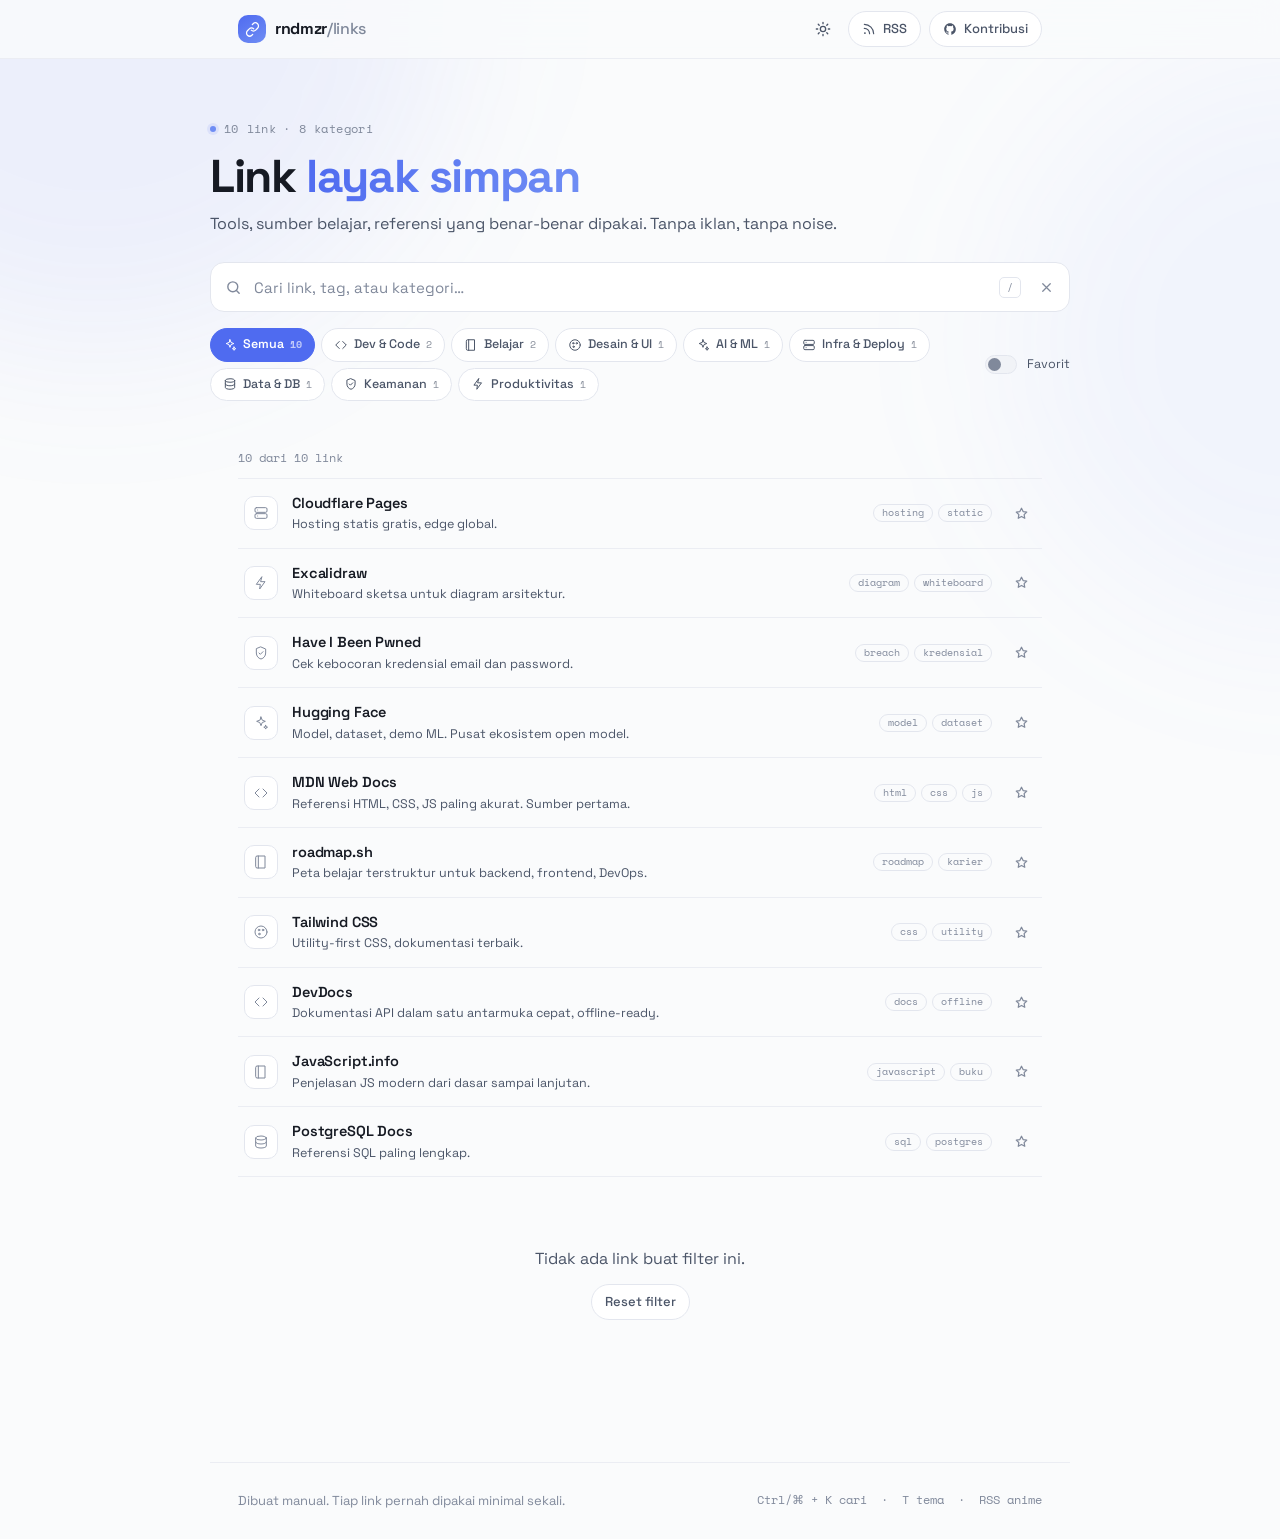
==== public/index.html @ 3ddbdf99 "Tambah halaman RSS: scrape rilisan anime samehadaku di /rss via worker" ====
<!DOCTYPE html>
<html lang="id" data-theme="dark">
<head>
<meta charset="utf-8">
<meta name="viewport" content="width=device-width, initial-scale=1">
<title>rndmzr — index link bermanfaat</title>
<meta name="description" content="Kumpulan link berguna untuk developer: tools, belajar, desain, AI, infra, data, keamanan, produktivitas.">
<meta name="color-scheme" content="dark light">
<meta name="theme-color" content="#101216">
<link rel="icon" href="data:image/svg+xml,<svg xmlns='http://www.w3.org/2000/svg' viewBox='0 0 100 100'><text y='.9em' font-size='90'>🔗</text></svg>">
<link rel="preconnect" href="https://fonts.googleapis.com">
<link rel="preconnect" href="https://fonts.gstatic.com" crossorigin>
<link href="https://fonts.googleapis.com/css2?family=Space+Grotesk:wght@400;500;600;700&family=Space+Mono:wght@400;700&display=swap" rel="stylesheet">
<link rel="stylesheet" href="assets/style.css">
</head>
<body>
<a class="skip" href="#grid">Lewati ke daftar link</a>

<div class="bg" aria-hidden="true"><span class="glow g1"></span><span class="glow g2"></span><span class="grid-lines"></span></div>

<header class="topbar">
  <div class="wrap topbar-inner">
    <a class="brand" href="./">
      <span class="brand-mark" aria-hidden="true"><svg viewBox="0 0 24 24" fill="none" stroke="currentColor" stroke-width="2" stroke-linecap="round"><path d="M10 13a5 5 0 0 0 7.1 0l3-3a5 5 0 0 0-7.1-7.1L11.7 4.2"/><path d="M14 11a5 5 0 0 0-7.1 0l-3 3a5 5 0 0 0 7.1 7.1l1.3-1.3"/></svg></span>
      <span class="brand-text">rndmzr<em>/links</em></span>
    </a>
    <div class="topbar-actions">
      <button id="themeBtn" class="icon-btn" type="button" aria-label="Ganti tema" title="Ganti tema (T)">
        <svg class="ico-sun" viewBox="0 0 24 24" fill="none" stroke="currentColor" stroke-width="2" stroke-linecap="round"><circle cx="12" cy="12" r="4"/><path d="M12 2v2M12 20v2M4.9 4.9l1.4 1.4M17.7 17.7l1.4 1.4M2 12h2M20 12h2M4.9 19.1l1.4-1.4M17.7 6.3l1.4-1.4"/></svg>
        <svg class="ico-moon" viewBox="0 0 24 24" fill="none" stroke="currentColor" stroke-width="2" stroke-linecap="round"><path d="M21 12.8A9 9 0 1 1 11.2 3a7 7 0 0 0 9.8 9.8z"/></svg>
      </button>
      <a class="btn-outline" href="/rss" title="RSS rilisan anime">
        <svg viewBox="0 0 24 24" fill="none" stroke="currentColor" stroke-width="2" stroke-linecap="round"><path d="M4 11a9 9 0 0 1 9 9"/><path d="M4 4a16 16 0 0 1 16 16"/><circle cx="5" cy="19" r="1.6" fill="currentColor" stroke="none"/></svg>
        <span>RSS</span>
      </a>
      <a class="btn-outline" href="https://github.com/" target="_blank" rel="noopener noreferrer">
        <svg viewBox="0 0 24 24" fill="currentColor" aria-hidden="true"><path d="M12 2C6.5 2 2 6.6 2 12.2c0 4.5 2.9 8.3 6.8 9.7.5.1.7-.2.7-.5v-1.8c-2.8.6-3.4-1.4-3.4-1.4-.5-1.2-1.1-1.5-1.1-1.5-.9-.6.1-.6.1-.6 1 .1 1.5 1 1.5 1 .9 1.6 2.4 1.1 3 .9.1-.7.4-1.1.6-1.4-2.2-.3-4.6-1.1-4.6-5 0-1.1.4-2 1-2.7-.1-.3-.4-1.3.1-2.7 0 0 .8-.3 2.7 1a9.3 9.3 0 0 1 5 0c1.9-1.3 2.7-1 2.7-1 .5 1.4.2 2.4.1 2.7.6.7 1 1.6 1 2.7 0 3.9-2.3 4.7-4.6 5 .4.3.7 1 .7 2v2.9c0 .3.2.6.7.5A10.3 10.3 0 0 0 22 12.2C22 6.6 17.5 2 12 2z"/></svg>
        <span>Kontribusi</span>
      </a>
    </div>
  </div>
</header>

<main>
  <section class="hero wrap">
    <div class="hero-row">
      <div>
        <p class="eyebrow"><span class="dot"></span><span id="totalCount">0</span> link · <span id="catCount">0</span> kategori</p>
        <h1>Link <span class="grad">layak simpan</span></h1>
        <p class="lede">Tools, sumber belajar, referensi yang benar-benar dipakai. Tanpa iklan, tanpa noise.</p>
        <div class="search">
          <svg class="search-ico" viewBox="0 0 24 24" fill="none" stroke="currentColor" stroke-width="2" stroke-linecap="round" aria-hidden="true"><circle cx="11" cy="11" r="7"/><path d="m20 20-3.5-3.5"/></svg>
          <input id="q" type="search" placeholder="Cari link, tag, atau kategori…" autocomplete="off" spellcheck="false" aria-label="Cari link" aria-controls="grid">
          <kbd class="hint-key">/</kbd>
          <button id="clearBtn" class="clear-btn" type="button" aria-label="Bersihkan pencarian" hidden>
            <svg viewBox="0 0 24 24" fill="none" stroke="currentColor" stroke-width="2" stroke-linecap="round"><path d="M18 6 6 18M6 6l12 12"/></svg>
          </button>
        </div>
        <div class="filters" role="group" aria-label="Filter kategori">
          <div id="chips" class="chips"></div>
          <label class="toggle"><input id="favOnly" type="checkbox"><span>Favorit</span></label>
        </div>
      </div>
    </div>
  </section>

  <section class="wrap">
    <div class="result-bar">
      <p id="status" class="status" role="status" aria-live="polite"></p>
    </div>

    <ul id="grid" class="grid"></ul>

    <div id="empty" class="empty" hidden>
      <p></p>
      <button id="resetBtn" class="btn-outline" type="button">Reset filter</button>
    </div>
  </section>
</main>

<footer class="wrap footer" style="margin-top:72px;padding-block:28px;border-top:1px solid var(--line-soft);font-size:13px;color:var(--fg-dim)">
  <p>Dibuat manual. Tiap link pernah dipakai minimal sekali.</p>
  <div class="mono" style="display:flex;gap:14px">
    <span>Ctrl/⌘ + K cari</span><span>·</span><span>T tema</span><span>·</span><a href="/rss" style="color:inherit">RSS anime</a>
  </div>
</footer>

<div id="toast" class="toast" role="status" aria-live="polite"></div>

<script type="module" src="assets/app.js"></script>
</body>
</html>
---- public/assets/style.css ----
/* ============================================================
   rndmzr — minimalis, single-column dense list
   ============================================================ */
:root {
  --font-sans: "Space Grotesk", ui-sans-serif, system-ui, -apple-system, sans-serif;
  --font-mono: "Space Mono", ui-monospace, SFMono-Regular, Menlo, monospace;
  --r-sm: 10px; --r-md: 14px; --r-full: 999px;
  --ease: cubic-bezier(.25, 1, .5, 1);
  --dur: 160ms;
  --wrap: 860px;
}

[data-theme="dark"] {
  color-scheme: dark;
  --bg: #101216;
  --surface: #171a20;
  --surface-2: #1e222a;
  --line: #262b34;
  --line-soft: #1d2128;
  --fg: #eef1f6;
  --fg-soft: #a3adc0;
  --fg-dim: #6d7689;
  --accent: #7d9aff;
  --accent-2: #93a8ff;
  --accent-fg: #0c101c;
  --accent-soft: rgb(125 154 255 / .15);
  --warn: #f0b04a;
  --shadow: 0 1px 2px rgb(0 0 0 / .4);
  --glow-a: rgb(125 154 255 / .14);
  --glow-b: rgb(147 168 255 / .1);
}

[data-theme="light"] {
  color-scheme: light;
  --bg: #fafbfc;
  --surface: #ffffff;
  --surface-2: #f1f3f7;
  --line: #e3e6ee;
  --line-soft: #ebedf3;
  --fg: #161a23;
  --fg-soft: #4b5568;
  --fg-dim: #80899b;
  --accent: #4f6bf0;
  --accent-2: #6f8df4;
  --accent-fg: #ffffff;
  --accent-soft: rgb(79 107 240 / .1);
  --warn: #b9751f;
  --shadow: 0 1px 2px rgb(22 26 35 / .04);
  --glow-a: rgb(79 107 240 / .08);
  --glow-b: rgb(111 141 244 / .06);
}

*, *::before, *::after { box-sizing: border-box; }
html { scroll-behavior: smooth; }
body {
  margin: 0; background: var(--bg); color: var(--fg);
  font: 400 16px/1.55 var(--font-sans);
  -webkit-font-smoothing: antialiased;
  overflow-x: hidden;
}
h1, p { margin: 0; }
a { color: inherit; text-decoration: none; }
button, input { font: inherit; color: inherit; }
:focus-visible { outline: 2px solid var(--accent); outline-offset: 2px; border-radius: 5px; }
.sr-only, .skip:not(:focus) {
  position: absolute; width: 1px; height: 1px; overflow: hidden; clip-path: inset(50%); white-space: nowrap;
}
.skip:focus {
  position: fixed; z-index: 100; top: 12px; left: 12px; padding: 10px 16px;
  background: var(--accent); color: var(--accent-fg); border-radius: var(--r-sm); font-weight: 600;
}
.wrap { width: 100%; max-width: var(--wrap); margin-inline: auto; padding-inline: clamp(16px, 4vw, 28px); }
.mono { font-family: var(--font-mono); font-size: 12px; }

/* ---- background : subtle blur ---- */
.bg { position: fixed; inset: 0; z-index: -1; overflow: hidden; pointer-events: none; }
.glow { position: absolute; border-radius: 50%; filter: blur(80px); }
.g1 { width: 55vw; height: 55vw; top: -28vw; left: -20vw; background: var(--glow-a); }
.g2 { width: 45vw; height: 45vw; top: 4vw; right: -24vw; background: var(--glow-b); }
.grid-lines { display: none; }

/* ---- topbar ---- */
.topbar {
  position: sticky; top: 0; z-index: 20;
  backdrop-filter: blur(12px);
  background: color-mix(in oklab, var(--bg) 84%, transparent);
  border-bottom: 1px solid var(--line-soft);
}
.topbar-inner { display: flex; align-items: center; justify-content: space-between; gap: 12px; height: 58px; }
.brand { display: flex; align-items: center; gap: 9px; font-weight: 700; letter-spacing: -.02em; }
.brand-mark {
  display: grid; place-items: center; width: 28px; height: 28px; border-radius: var(--r-sm);
  background: linear-gradient(145deg, var(--accent), var(--accent-2)); color: var(--accent-fg);
}
.brand-mark svg { width: 15px; height: 15px; }
.brand-text em { font-style: normal; color: var(--fg-dim); font-weight: 500; }
.topbar-actions { display: flex; align-items: center; gap: 8px; }
.icon-btn {
  display: grid; place-items: center; width: 34px; height: 34px; cursor: pointer;
  background: none; border: 1px solid transparent; border-radius: var(--r-sm);
  color: var(--fg-soft); transition: color var(--dur), background var(--dur);
}
.icon-btn svg { width: 16px; height: 16px; }
.icon-btn:hover { color: var(--fg); background: var(--surface-2); }
[data-theme="dark"] .ico-sun, [data-theme="light"] .ico-moon { display: none; }
.btn-outline {
  display: inline-flex; align-items: center; gap: 7px; padding: 7px 13px; cursor: pointer;
  background: var(--surface); border: 1px solid var(--line); border-radius: var(--r-full);
  font-size: 13px; font-weight: 500; color: var(--fg-soft);
  transition: color var(--dur), border-color var(--dur), background var(--dur);
}
.btn-outline svg { width: 14px; height: 14px; }
.btn-outline:hover { color: var(--fg); border-color: var(--accent); background: var(--surface-2); }
@media (max-width: 560px) { .btn-outline span { display: none; } }

/* ---- hero : kecil, satu blok ---- */
.hero { padding: clamp(32px, 5vw, 56px) 0 22px; }
.eyebrow {
  display: inline-flex; align-items: center; gap: 8px; margin-bottom: 14px;
  font-family: var(--font-mono); font-size: 11.5px; letter-spacing: .03em; color: var(--fg-dim);
}
.dot { width: 6px; height: 6px; border-radius: 50%; background: var(--accent-2); box-shadow: 0 0 0 3px var(--accent-soft); }
h1 { font-size: clamp(30px, 5.4vw, 46px); line-height: 1.08; letter-spacing: -.03em; font-weight: 700; }
.grad { background: linear-gradient(100deg, var(--accent), var(--accent-2)); -webkit-background-clip: text; background-clip: text; color: transparent; }
.lede { margin-top: 10px; color: var(--fg-soft); }

/* ---- search ---- */
.search {
  position: relative; display: flex; align-items: center; gap: 10px;
  margin-top: 26px; padding: 3px 8px 3px 14px;
  background: var(--surface); border: 1px solid var(--line); border-radius: var(--r-md);
  transition: border-color var(--dur), box-shadow var(--dur);
}
.search:focus-within { border-color: var(--accent); box-shadow: 0 0 0 3px var(--accent-soft); }
.search-ico { flex: none; width: 17px; height: 17px; color: var(--fg-dim); }
.search input {
  flex: 1; min-width: 0; height: 42px; border: 0; background: none; outline: none; font-size: 15px;
}
.search input::placeholder { color: var(--fg-dim); }
.search input::-webkit-search-cancel-button { display: none; }
.hint-key {
  flex: none; padding: 2px 7px; border: 1px solid var(--line); border-radius: 5px;
  font-family: var(--font-mono); font-size: 10px; color: var(--fg-dim);
}
.search:focus-within .hint-key { opacity: 0; }
.clear-btn {
  display: grid; place-items: center; width: 30px; height: 30px; flex: none; cursor: pointer;
  background: none; border: 0; border-radius: var(--r-sm); color: var(--fg-dim);
}
.clear-btn svg { width: 15px; height: 15px; }
.clear-btn:hover { color: var(--fg); background: var(--surface-2); }

/* ---- filters ---- */
.filters { display: flex; align-items: center; gap: 12px; flex-wrap: wrap; margin-top: 16px; }
.chips { display: flex; gap: 6px; flex-wrap: wrap; flex: 1; min-width: 0; }
.chip {
  display: inline-flex; align-items: center; gap: 6px; padding: 6px 12px; cursor: pointer;
  background: var(--surface); border: 1px solid var(--line); border-radius: var(--r-full);
  font-size: 12.5px; font-weight: 500; color: var(--fg-soft); white-space: nowrap; flex: none;
  transition: color var(--dur), border-color var(--dur), background var(--dur);
}
.chip svg { width: 14px; height: 14px; }
.chip:hover { color: var(--fg); border-color: var(--fg-dim); }
.chip[aria-pressed="true"] { background: var(--accent); border-color: var(--accent); color: var(--accent-fg); font-weight: 600; }
.chip .n { font-family: var(--font-mono); font-size: 10px; opacity: .65; }
.toggle { display: inline-flex; align-items: center; gap: 7px; font-size: 12.5px; color: var(--fg-soft); cursor: pointer; user-select: none; }
.toggle input { appearance: none; width: 32px; height: 19px; border-radius: var(--r-full); background: var(--surface-2); border: 1px solid var(--line); position: relative; cursor: pointer; transition: background var(--dur), border-color var(--dur); }
.toggle input::after { content: ""; position: absolute; top: 2px; left: 2px; width: 13px; height: 13px; border-radius: 50%; background: var(--fg-dim); transition: transform var(--dur) var(--ease), background var(--dur); }
.toggle input:checked { background: var(--accent-soft); border-color: var(--accent); }
.toggle input:checked::after { transform: translateX(13px); background: var(--accent); }

/* ---- filters : mobile ---- */
@media (max-width: 640px) {
  .filters { align-items: stretch; gap: 8px; }
  .chips {
    display: flex; flex-wrap: nowrap; overflow-x: auto; -webkit-overflow-scrolling: touch;
    scroll-snap-type: x proximity; padding-bottom: 4px; scrollbar-width: none; width: 100%;
  }
  .chips::-webkit-scrollbar { display: none; }
  .chip { scroll-snap-align: start; }
  .toggle { width: 100%; justify-content: center; padding: 8px 0; }
  .toggle input { flex: none; }
}

/* ---- result bar ---- */
.result-bar { display: flex; align-items: center; justify-content: space-between; gap: 12px; padding: 26px 0 10px; }
.status { font-family: var(--font-mono); font-size: 12px; color: var(--fg-dim); }

/* ---- rows : dense list ---- */
.grid { list-style: none; padding: 0; margin: 0; border-top: 1px solid var(--line-soft); }
.row {
  position: relative; display: flex; align-items: center; gap: 14px;
  padding: 13px 6px; border-bottom: 1px solid var(--line-soft);
  transition: background var(--dur);
  animation: rise 300ms var(--ease) both;
}
@keyframes rise { from { opacity: 0; transform: translateY(5px); } }
.row:hover { background: var(--surface-2); }
.row:focus-within { background: var(--surface-2); }
.row-link { position: absolute; inset: 0; }
.favicon {
  flex: none; width: 34px; height: 34px; border-radius: var(--r-sm); display: grid; place-items: center;
  background: var(--surface); border: 1px solid var(--line); color: var(--fg-dim);
}
.favicon svg { width: 16px; height: 16px; }
.row-main { display: flex; flex-direction: column; gap: 1px; flex: 1; min-width: 0; }
.row-title { display: block; font-size: 14.5px; font-weight: 600; letter-spacing: -.01em; white-space: nowrap; overflow: hidden; text-overflow: ellipsis; }
.row-desc { display: block; font-size: 12.5px; color: var(--fg-soft); white-space: nowrap; overflow: hidden; text-overflow: ellipsis; }
.row-tags { display: flex; gap: 5px; flex: none; }
.tag { display: inline-flex; font-family: var(--font-mono); font-size: 10px; line-height: 1; color: var(--fg-dim); border: 1px solid var(--line); border-radius: var(--r-full); padding: 3px 8px; }
.star {
  position: relative; z-index: 1; flex: none; width: 30px; height: 30px; display: grid; place-items: center; cursor: pointer;
  background: none; border: 0; border-radius: var(--r-sm); color: var(--fg-dim);
  transition: color var(--dur), background var(--dur), transform var(--dur) var(--ease);
}
.star svg { width: 15px; height: 15px; }
.star:hover { color: var(--warn); background: var(--surface); transform: scale(1.06); }
.star[aria-pressed="true"] { color: var(--warn); }
.row-desc { display: none; }
@media (min-width: 641px) { .row-desc { display: block; } }
@media (max-width: 640px) { .row-tags { display: none; } }

/* ---- empty / footer / toast ---- */
.empty { display: grid; justify-items: center; gap: 12px; padding: 70px 20px; text-align: center; color: var(--fg-soft); }
.empty strong { color: var(--fg); }
.footer { display: flex; justify-content: space-between; gap: 12px; flex-wrap: wrap; }
.toast {
  position: fixed; left: 50%; bottom: 22px; z-index: 40; translate: -50% 18px;
  padding: 10px 16px; border-radius: var(--r-full); background: var(--fg); color: var(--bg);
  font-size: 13px; font-weight: 600; opacity: 0; pointer-events: none;
  transition: opacity var(--dur), translate var(--dur) var(--ease);
}
.toast.on { opacity: 1; translate: -50% 0; }

@media (prefers-reduced-motion: reduce) {
  *, *::before, *::after { animation-duration: .01ms !important; transition-duration: .01ms !important; scroll-behavior: auto !important; }
}
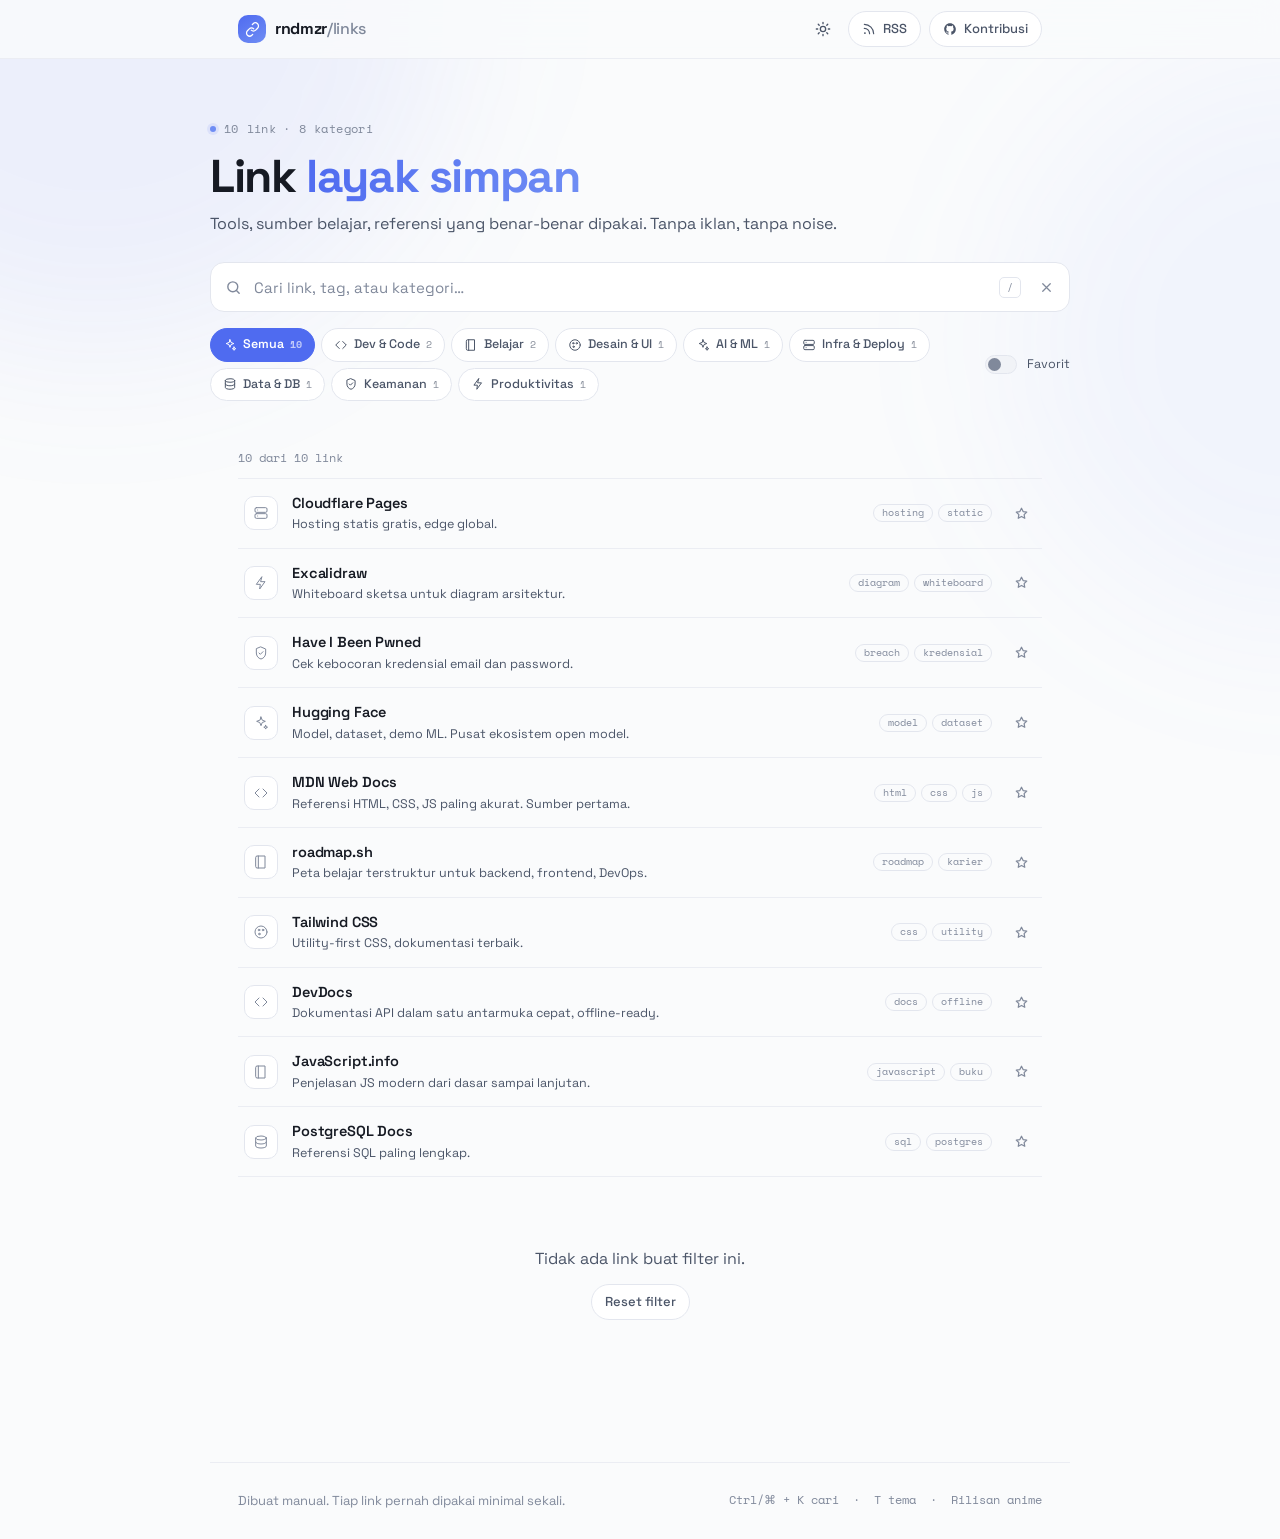
==== commit 3d5e94b0: "Halaman /anime: UI daftar rilisan anime sub Indo, tema gelap/terang, fetch /api/rss" ====
--- a/public/index.html
+++ b/public/index.html
@@ -29,7 +29,7 @@
         <svg class="ico-sun" viewBox="0 0 24 24" fill="none" stroke="currentColor" stroke-width="2" stroke-linecap="round"><circle cx="12" cy="12" r="4"/><path d="M12 2v2M12 20v2M4.9 4.9l1.4 1.4M17.7 17.7l1.4 1.4M2 12h2M20 12h2M4.9 19.1l1.4-1.4M17.7 6.3l1.4-1.4"/></svg>
         <svg class="ico-moon" viewBox="0 0 24 24" fill="none" stroke="currentColor" stroke-width="2" stroke-linecap="round"><path d="M21 12.8A9 9 0 1 1 11.2 3a7 7 0 0 0 9.8 9.8z"/></svg>
       </button>
-      <a class="btn-outline" href="/rss" title="RSS rilisan anime">
+      <a class="btn-outline" href="/anime" title="Rilisan anime sub Indo">
         <svg viewBox="0 0 24 24" fill="none" stroke="currentColor" stroke-width="2" stroke-linecap="round"><path d="M4 11a9 9 0 0 1 9 9"/><path d="M4 4a16 16 0 0 1 16 16"/><circle cx="5" cy="19" r="1.6" fill="currentColor" stroke="none"/></svg>
         <span>RSS</span>
       </a>
@@ -81,7 +81,7 @@
 <footer class="wrap footer" style="margin-top:72px;padding-block:28px;border-top:1px solid var(--line-soft);font-size:13px;color:var(--fg-dim)">
   <p>Dibuat manual. Tiap link pernah dipakai minimal sekali.</p>
   <div class="mono" style="display:flex;gap:14px">
-    <span>Ctrl/⌘ + K cari</span><span>·</span><span>T tema</span><span>·</span><a href="/rss" style="color:inherit">RSS anime</a>
+    <span>Ctrl/⌘ + K cari</span><span>·</span><span>T tema</span><span>·</span><a href="/anime" style="color:inherit">Rilisan anime</a>
   </div>
 </footer>
 
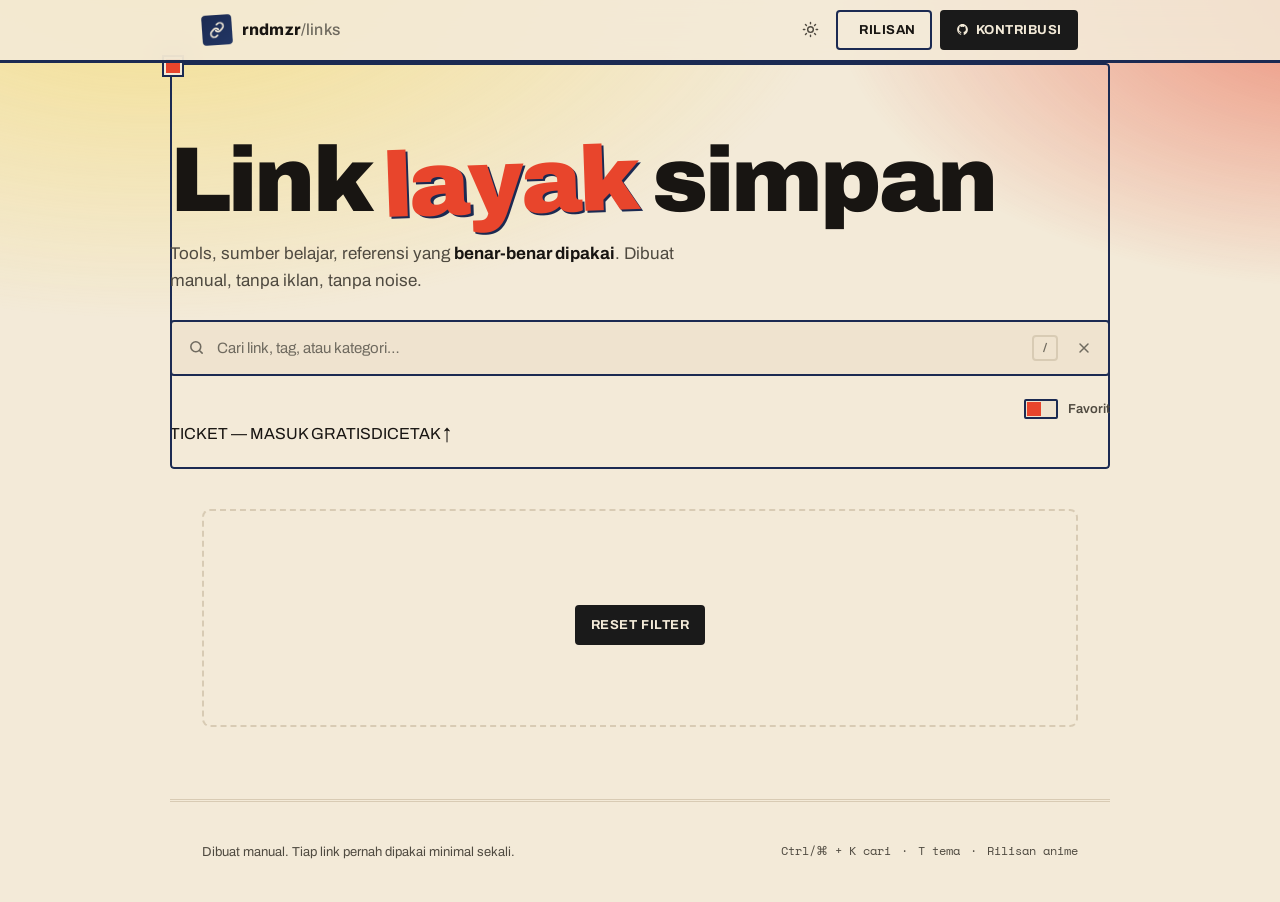
==== commit 482fcb74: "feat: redesign visual world ke Fillmore Handbill" ====
--- a/public/index.html
+++ b/public/index.html
@@ -1,39 +1,39 @@
 <!DOCTYPE html>
-<html lang="id" data-theme="dark">
+<html lang="id" data-theme="light">
 <head>
 <meta charset="utf-8">
 <meta name="viewport" content="width=device-width, initial-scale=1">
-<title>rndmzr — index link bermanfaat</title>
-<meta name="description" content="Kumpulan link berguna untuk developer: tools, belajar, desain, AI, infra, data, keamanan, produktivitas.">
-<meta name="color-scheme" content="dark light">
-<meta name="theme-color" content="#101216">
-<link rel="icon" href="data:image/svg+xml,<svg xmlns='http://www.w3.org/2000/svg' viewBox='0 0 100 100'><text y='.9em' font-size='90'>🔗</text></svg>">
+<title>rndmzr — link bermanfaat, kurasi manual</title>
+<meta name="description" content="Tools, sumber belajar, referensi yang benar-benar dipakai developer Indonesia. Tanpa iklan, tanpa noise. Dibuat manual, tiap link pernah dipakai minimal sekali.">
+<meta name="color-scheme" content="light dark">
+<meta name="theme-color" content="#f3ead8">
+<link rel="icon" href="data:image/svg+xml,<svg xmlns='http://www.w3.org/2000/svg' viewBox='0 0 100 100'><rect width='100' height='100' fill='%23e8452c'/><text x='50' y='72' font-size='58' text-anchor='middle' fill='%23f3ead8'>⌖</text></svg>">
 <link rel="preconnect" href="https://fonts.googleapis.com">
 <link rel="preconnect" href="https://fonts.gstatic.com" crossorigin>
-<link href="https://fonts.googleapis.com/css2?family=Space+Grotesk:wght@400;500;600;700&family=Space+Mono:wght@400;700&display=swap" rel="stylesheet">
+<link href="https://fonts.googleapis.com/css2?family=Archivo:wght@400;500;600;700;800;900&family=Space+Mono:wght@400;700&display=swap" rel="stylesheet">
 <link rel="stylesheet" href="assets/style.css">
 </head>
 <body>
 <a class="skip" href="#grid">Lewati ke daftar link</a>
 
-<div class="bg" aria-hidden="true"><span class="glow g1"></span><span class="glow g2"></span><span class="grid-lines"></span></div>
+<div class="paper-grain" aria-hidden="true"></div>
 
 <header class="topbar">
   <div class="wrap topbar-inner">
     <a class="brand" href="./">
-      <span class="brand-mark" aria-hidden="true"><svg viewBox="0 0 24 24" fill="none" stroke="currentColor" stroke-width="2" stroke-linecap="round"><path d="M10 13a5 5 0 0 0 7.1 0l3-3a5 5 0 0 0-7.1-7.1L11.7 4.2"/><path d="M14 11a5 5 0 0 0-7.1 0l-3 3a5 5 0 0 0 7.1 7.1l1.3-1.3"/></svg></span>
+      <span class="brand-mark" aria-hidden="true"><svg viewBox="0 0 24 24" fill="none" stroke="currentColor" stroke-width="2.4" stroke-linecap="round" stroke-linejoin="round"><path d="M10 13a5 5 0 0 0 7.1 0l3-3a5 5 0 0 0-7.1-7.1L11.7 4.2"/><path d="M14 11a5 5 0 0 0-7.1 0l-3 3a5 5 0 0 0 7.1 7.1l1.3-1.3"/></svg></span>
       <span class="brand-text">rndmzr<em>/links</em></span>
     </a>
     <div class="topbar-actions">
       <button id="themeBtn" class="icon-btn" type="button" aria-label="Ganti tema" title="Ganti tema (T)">
         <svg class="ico-sun" viewBox="0 0 24 24" fill="none" stroke="currentColor" stroke-width="2" stroke-linecap="round"><circle cx="12" cy="12" r="4"/><path d="M12 2v2M12 20v2M4.9 4.9l1.4 1.4M17.7 17.7l1.4 1.4M2 12h2M20 12h2M4.9 19.1l1.4-1.4M17.7 6.3l1.4-1.4"/></svg>
-        <svg class="ico-moon" viewBox="0 0 24 24" fill="none" stroke="currentColor" stroke-width="2" stroke-linecap="round"><path d="M21 12.8A9 9 0 1 1 11.2 3a7 7 0 0 0 9.8 9.8z"/></svg>
+        <svg class="ico-moon" viewBox="0 0 24 24" fill="none" stroke="currentColor" stroke-width="2" stroke-linecap="round" stroke-linejoin="round"><path d="M21 12.8A9 9 0 1 1 11.2 3a7 7 0 0 0 9.8 9.8z"/></svg>
       </button>
-      <a class="btn-outline" href="/anime" title="Rilisan anime sub Indo">
+      <a class="btn-paper" href="/anime" title="Rilisan anime sub Indo">
         <svg viewBox="0 0 24 24" fill="none" stroke="currentColor" stroke-width="2" stroke-linecap="round"><path d="M4 11a9 9 0 0 1 9 9"/><path d="M4 4a16 16 0 0 1 16 16"/><circle cx="5" cy="19" r="1.6" fill="currentColor" stroke="none"/></svg>
-        <span>RSS</span>
+        <span>Rilisan</span>
       </a>
-      <a class="btn-outline" href="https://github.com/" target="_blank" rel="noopener noreferrer">
+      <a class="btn-ink" href="https://github.com/" target="_blank" rel="noopener noreferrer">
         <svg viewBox="0 0 24 24" fill="currentColor" aria-hidden="true"><path d="M12 2C6.5 2 2 6.6 2 12.2c0 4.5 2.9 8.3 6.8 9.7.5.1.7-.2.7-.5v-1.8c-2.8.6-3.4-1.4-3.4-1.4-.5-1.2-1.1-1.5-1.1-1.5-.9-.6.1-.6.1-.6 1 .1 1.5 1 1.5 1 .9 1.6 2.4 1.1 3 .9.1-.7.4-1.1.6-1.4-2.2-.3-4.6-1.1-4.6-5 0-1.1.4-2 1-2.7-.1-.3-.4-1.3.1-2.7 0 0 .8-.3 2.7 1a9.3 9.3 0 0 1 5 0c1.9-1.3 2.7-1 2.7-1 .5 1.4.2 2.4.1 2.7.6.7 1 1.6 1 2.7 0 3.9-2.3 4.7-4.6 5 .4.3.7 1 .7 2v2.9c0 .3.2.6.7.5A10.3 10.3 0 0 0 22 12.2C22 6.6 17.5 2 12 2z"/></svg>
         <span>Kontribusi</span>
       </a>
@@ -42,26 +42,24 @@
 </header>
 
 <main>
-  <section class="hero wrap">
-    <div class="hero-row">
-      <div>
-        <p class="eyebrow"><span class="dot"></span><span id="totalCount">0</span> link · <span id="catCount">0</span> kategori</p>
-        <h1>Link <span class="grad">layak simpan</span></h1>
-        <p class="lede">Tools, sumber belajar, referensi yang benar-benar dipakai. Tanpa iklan, tanpa noise.</p>
-        <div class="search">
-          <svg class="search-ico" viewBox="0 0 24 24" fill="none" stroke="currentColor" stroke-width="2" stroke-linecap="round" aria-hidden="true"><circle cx="11" cy="11" r="7"/><path d="m20 20-3.5-3.5"/></svg>
-          <input id="q" type="search" placeholder="Cari link, tag, atau kategori…" autocomplete="off" spellcheck="false" aria-label="Cari link" aria-controls="grid">
-          <kbd class="hint-key">/</kbd>
-          <button id="clearBtn" class="clear-btn" type="button" aria-label="Bersihkan pencarian" hidden>
-            <svg viewBox="0 0 24 24" fill="none" stroke="currentColor" stroke-width="2" stroke-linecap="round"><path d="M18 6 6 18M6 6l12 12"/></svg>
-          </button>
-        </div>
-        <div class="filters" role="group" aria-label="Filter kategori">
-          <div id="chips" class="chips"></div>
-          <label class="toggle"><input id="favOnly" type="checkbox"><span>Favorit</span></label>
-        </div>
+  <section class="bill wrap">
+    <div class="bill-head">
+      <h1 id="headline">Link <em>layak</em> simpan</h1>
+      <p class="lede">Tools, sumber belajar, referensi yang <strong>benar-benar dipakai</strong>. Dibuat manual, tanpa iklan, tanpa noise.</p>
+      <div class="search">
+        <svg class="search-ico" viewBox="0 0 24 24" fill="none" stroke="currentColor" stroke-width="2.2" stroke-linecap="round" aria-hidden="true"><circle cx="11" cy="11" r="7"/><path d="m20 20-3.5-3.5"/></svg>
+        <input id="q" type="search" placeholder="Cari link, tag, atau kategori…" autocomplete="off" spellcheck="false" aria-label="Cari link" aria-controls="grid">
+        <kbd class="hint-key" aria-hidden="true">/</kbd>
+        <button id="clearBtn" class="clear-btn" type="button" aria-label="Bersihkan pencarian" hidden>
+          <svg viewBox="0 0 24 24" fill="none" stroke="currentColor" stroke-width="2.2" stroke-linecap="round"><path d="M18 6 6 18M6 6l12 12"/></svg>
+        </button>
+      </div>
+      <div class="filters" role="group" aria-label="Filter kategori">
+        <div id="chips" class="chips"></div>
+        <label class="toggle"><input id="favOnly" type="checkbox"><span>Favorit</span></label>
       </div>
     </div>
+    <div class="bill-foot" aria-hidden="true"><span>TICKET — MASUK GRATIS</span><span>DICETAK ↑</span></div>
   </section>
 
   <section class="wrap">
@@ -73,15 +71,15 @@
 
     <div id="empty" class="empty" hidden>
       <p></p>
-      <button id="resetBtn" class="btn-outline" type="button">Reset filter</button>
+      <button id="resetBtn" class="btn-ink" type="button">Reset filter</button>
     </div>
   </section>
 </main>
 
-<footer class="wrap footer" style="margin-top:72px;padding-block:28px;border-top:1px solid var(--line-soft);font-size:13px;color:var(--fg-dim)">
+<footer class="wrap footer">
   <p>Dibuat manual. Tiap link pernah dipakai minimal sekali.</p>
-  <div class="mono" style="display:flex;gap:14px">
-    <span>Ctrl/⌘ + K cari</span><span>·</span><span>T tema</span><span>·</span><a href="/anime" style="color:inherit">Rilisan anime</a>
+  <div class="mono">
+    <span>Ctrl/⌘ + K cari</span><span>·</span><span>T tema</span><span>·</span><a href="/anime">Rilisan anime</a>
   </div>
 </footer>
 
--- a/public/assets/style.css
+++ b/public/assets/style.css
@@ -1,233 +1,305 @@
 /* ============================================================
-   rndmzr — minimalis, single-column dense list
+   rndmzr — Fillmore Handbill world
+   letterpress + split-fountain  ·  operate mode
    ============================================================ */
 :root {
-  --font-sans: "Space Grotesk", ui-sans-serif, system-ui, -apple-system, sans-serif;
+  --font-display: "Archivo", ui-sans-serif, system-ui, sans-serif;
   --font-mono: "Space Mono", ui-monospace, SFMono-Regular, Menlo, monospace;
-  --r-sm: 10px; --r-md: 14px; --r-full: 999px;
+  --r-sm: 4px; --r-md: 8px; --r-full: 999px;
   --ease: cubic-bezier(.25, 1, .5, 1);
   --dur: 160ms;
-  --wrap: 860px;
+  --wrap: 940px;
+  --paper: #f3ead8;
+  --fountain-red: #e8452c;
+  --fountain-yolk: #f5d64c;
+  --midnight: #1b2a52;
+  --ink: #1a1a1a;
+  --hairline: #d8cbb4;
+}
+
+[data-theme="light"] {
+  color-scheme: light;
+  --bg: #f3ead8;
+  --bg-soft: #efe3cf;
+  --surface: rgba(255, 251, 243, .72);
+  --surface-2: #e8dcc6;
+  --line: #d8cbb4;
+  --line-soft: #e4d8c2;
+  --fg: #181512;
+  --fg-soft: #4f4a40;
+  --fg-dim: #6f6a5f;
+  --accent: #e8452c;
+  --accent-2: #f5d64c;
+  --accent-fg: #f3ead8;
+  --accent-soft: rgb(232 69 44 / .08);
+  --warn: #b9751f;
+  --shadow: 0 2px 12px rgb(27 42 82 / .08);
+  --grad-split: linear-gradient(100deg, var(--fountain-red), var(--fountain-yolk));
+  --grad-midnight: linear-gradient(140deg, #1b2a52, #223664);
 }
 
 [data-theme="dark"] {
   color-scheme: dark;
-  --bg: #101216;
-  --surface: #171a20;
-  --surface-2: #1e222a;
-  --line: #262b34;
-  --line-soft: #1d2128;
-  --fg: #eef1f6;
-  --fg-soft: #a3adc0;
-  --fg-dim: #6d7689;
-  --accent: #7d9aff;
-  --accent-2: #93a8ff;
-  --accent-fg: #0c101c;
-  --accent-soft: rgb(125 154 255 / .15);
-  --warn: #f0b04a;
-  --shadow: 0 1px 2px rgb(0 0 0 / .4);
-  --glow-a: rgb(125 154 255 / .14);
-  --glow-b: rgb(147 168 255 / .1);
-}
-
-[data-theme="light"] {
-  color-scheme: light;
-  --bg: #fafbfc;
-  --surface: #ffffff;
-  --surface-2: #f1f3f7;
-  --line: #e3e6ee;
-  --line-soft: #ebedf3;
-  --fg: #161a23;
-  --fg-soft: #4b5568;
-  --fg-dim: #80899b;
-  --accent: #4f6bf0;
-  --accent-2: #6f8df4;
-  --accent-fg: #ffffff;
-  --accent-soft: rgb(79 107 240 / .1);
-  --warn: #b9751f;
-  --shadow: 0 1px 2px rgb(22 26 35 / .04);
-  --glow-a: rgb(79 107 240 / .08);
-  --glow-b: rgb(111 141 244 / .06);
+  --bg: #12141c;
+  --bg-soft: #161a26;
+  --surface: #1b2130;
+  --surface-2: #212a3d;
+  --line: #2c3245;
+  --line-soft: #232a3b;
+  --fg: #f3ead8;
+  --fg-soft: #b3a98e;
+  --fg-dim: #7d7257;
+  --accent: #f05a3c;
+  --accent-2: #f5d64c;
+  --accent-mid: #8c5a4c;
+  --accent-fg: #12141c;
+  --grad-split: linear-gradient(100deg, #f05a3c, #f5d64c);
 }
 
 *, *::before, *::after { box-sizing: border-box; }
 html { scroll-behavior: smooth; }
 body {
   margin: 0; background: var(--bg); color: var(--fg);
-  font: 400 16px/1.55 var(--font-sans);
+  font: 400 16px/1.55 var(--font-display);
   -webkit-font-smoothing: antialiased;
   overflow-x: hidden;
 }
 h1, p { margin: 0; }
 a { color: inherit; text-decoration: none; }
 button, input { font: inherit; color: inherit; }
-:focus-visible { outline: 2px solid var(--accent); outline-offset: 2px; border-radius: 5px; }
+:focus-visible { outline: 2px solid var(--accent); outline-offset: 2px; border-radius: var(--r-sm); }
 .sr-only, .skip:not(:focus) {
   position: absolute; width: 1px; height: 1px; overflow: hidden; clip-path: inset(50%); white-space: nowrap;
 }
 .skip:focus {
   position: fixed; z-index: 100; top: 12px; left: 12px; padding: 10px 16px;
-  background: var(--accent); color: var(--accent-fg); border-radius: var(--r-sm); font-weight: 600;
-}
-.wrap { width: 100%; max-width: var(--wrap); margin-inline: auto; padding-inline: clamp(16px, 4vw, 28px); }
+  background: var(--accent); color: var(--accent-fg); border-radius: var(--r-sm); font-weight: 700; letter-spacing: .02em;
+}
+
+/* ---- paper ground ---- */
+body::before {
+  content: ""; position: fixed; inset: 0; z-index: -3;
+  background:
+    radial-gradient(120% 90% at 12% -5%, var(--fountain-yolk) 0%, transparent 45%),
+    radial-gradient(100% 80% at 105% 0%, var(--accent) 0%, transparent 40%);
+  opacity: .55;
+}
+[data-theme="dark"] body::before { opacity: .18; }
+
+.wrap { width: 100%; max-width: var(--wrap); margin-inline: auto; padding-inline: clamp(16px, 4vw, 32px); }
 .mono { font-family: var(--font-mono); font-size: 12px; }
-
-/* ---- background : subtle blur ---- */
-.bg { position: fixed; inset: 0; z-index: -1; overflow: hidden; pointer-events: none; }
-.glow { position: absolute; border-radius: 50%; filter: blur(80px); }
-.g1 { width: 55vw; height: 55vw; top: -28vw; left: -20vw; background: var(--glow-a); }
-.g2 { width: 45vw; height: 45vw; top: 4vw; right: -24vw; background: var(--glow-b); }
-.grid-lines { display: none; }
 
 /* ---- topbar ---- */
 .topbar {
   position: sticky; top: 0; z-index: 20;
-  backdrop-filter: blur(12px);
-  background: color-mix(in oklab, var(--bg) 84%, transparent);
-  border-bottom: 1px solid var(--line-soft);
-}
-.topbar-inner { display: flex; align-items: center; justify-content: space-between; gap: 12px; height: 58px; }
-.brand { display: flex; align-items: center; gap: 9px; font-weight: 700; letter-spacing: -.02em; }
+  background: color-mix(in srgb, var(--bg) 88%, transparent);
+  -webkit-backdrop-filter: blur(14px); backdrop-filter: blur(14px);
+  border-bottom: 3px solid var(--ink, var(--fg));
+}
+[data-theme="light"] .topbar { border-bottom-color: var(--midnight); }
+.topbar-inner { display: flex; align-items: center; justify-content: space-between; gap: 12px; height: 60px; }
+.brand { display: flex; align-items: center; gap: 10px; font-weight: 800; letter-spacing: -.02em; }
 .brand-mark {
-  display: grid; place-items: center; width: 28px; height: 28px; border-radius: var(--r-sm);
-  background: linear-gradient(145deg, var(--accent), var(--accent-2)); color: var(--accent-fg);
-}
-.brand-mark svg { width: 15px; height: 15px; }
+  display: grid; place-items: center; width: 30px; height: 30px; border-radius: var(--r-sm);
+  background: var(--grad-midnight); color: #f3ead8;
+  transform: rotate(-4deg);
+}
+.brand-mark svg { width: 16px; height: 16px; }
+.brand-text { letter-spacing: .01em; }
 .brand-text em { font-style: normal; color: var(--fg-dim); font-weight: 500; }
+
 .topbar-actions { display: flex; align-items: center; gap: 8px; }
 .icon-btn {
-  display: grid; place-items: center; width: 34px; height: 34px; cursor: pointer;
-  background: none; border: 1px solid transparent; border-radius: var(--r-sm);
-  color: var(--fg-soft); transition: color var(--dur), background var(--dur);
-}
-.icon-btn svg { width: 16px; height: 16px; }
-.icon-btn:hover { color: var(--fg); background: var(--surface-2); }
+  display: grid; place-items: center; width: 36px; height: 36px; cursor: pointer;
+  background: none; border: 2px solid transparent; border-radius: var(--r-sm);
+  color: var(--fg-soft); transition: color var(--dur), background var(--dur), border-color var(--dur);
+}
+.icon-btn svg { width: 17px; height: 17px; }
+.icon-btn:hover { color: var(--fg); background: var(--surface-2); border-color: var(--line); }
 [data-theme="dark"] .ico-sun, [data-theme="light"] .ico-moon { display: none; }
-.btn-outline {
-  display: inline-flex; align-items: center; gap: 7px; padding: 7px 13px; cursor: pointer;
-  background: var(--surface); border: 1px solid var(--line); border-radius: var(--r-full);
-  font-size: 13px; font-weight: 500; color: var(--fg-soft);
-  transition: color var(--dur), border-color var(--dur), background var(--dur);
-}
-.btn-outline svg { width: 14px; height: 14px; }
-.btn-outline:hover { color: var(--fg); border-color: var(--accent); background: var(--surface-2); }
-@media (max-width: 560px) { .btn-outline span { display: none; } }
-
-/* ---- hero : kecil, satu blok ---- */
-.hero { padding: clamp(32px, 5vw, 56px) 0 22px; }
-.eyebrow {
-  display: inline-flex; align-items: center; gap: 8px; margin-bottom: 14px;
-  font-family: var(--font-mono); font-size: 11.5px; letter-spacing: .03em; color: var(--fg-dim);
-}
-.dot { width: 6px; height: 6px; border-radius: 50%; background: var(--accent-2); box-shadow: 0 0 0 3px var(--accent-soft); }
-h1 { font-size: clamp(30px, 5.4vw, 46px); line-height: 1.08; letter-spacing: -.03em; font-weight: 700; }
-.grad { background: linear-gradient(100deg, var(--accent), var(--accent-2)); -webkit-background-clip: text; background-clip: text; color: transparent; }
-.lede { margin-top: 10px; color: var(--fg-soft); }
-
-/* ---- search ---- */
+
+.btn-paper, .btn-ink {
+  display: inline-flex; align-items: center; gap: 7px; padding: 8px 14px; cursor: pointer;
+  font-size: 13px; font-weight: 700; letter-spacing: .04em; text-transform: uppercase;
+  transition: transform var(--dur) var(--ease), background var(--dur), border-color var(--dur), color var(--dur);
+}
+.btn-paper {
+  background: var(--paper, #f3ead8); color: #181512; border: 2px solid var(--midnight, #1b2a52);
+  border-radius: var(--r-sm);
+}
+.btn-paper:hover { transform: translateY(-1px); }
+.btn-ink {
+  background: var(--ink, #1a1a1a); color: #f3ead8; border: 2px solid var(--ink);
+  border-radius: var(--r-sm);
+}
+.btn-ink svg { width: 13px; height: 13px; }
+.btn-ink:hover { background: #000; }
+[data-theme="dark"] .btn-paper { background: #2c3447; color: #f3ead8; border-color: #2c3447; }
+[data-theme="dark"] .btn-ink { background: #f3ead8; color: #12141c; border-color: #f3ead8; }
+[data-theme="dark"] .btn-ink:hover { background: #fff; }
+@media (max-width: 560px) {
+  .btn-paper, .btn-ink { padding: 8px 10px; }
+  .btn-paper span, .btn-ink span { display: none; }
+}
+
+/* ---- the bill (hero) ---- */
+.bill { padding: clamp(40px, 6vw, 72px) 0 22px; position: relative; }
+.bill-head { position: relative; }
+.bill::before {
+  content: ""; position: absolute; inset: 0; border: 2px solid var(--midnight);
+  border-radius: var(--r-sm); pointer-events: none;
+  mask: linear-gradient(#000 0 0) content-box, linear-gradient(#000 0 0);
+  -webkit-mask-composite: xor; mask-composite: exclude;
+  padding: 2px;
+}
+.bill::after {
+  content: ""; position: absolute; left: -6px; top: -6px; width: 18px; height: 18px;
+  background: var(--accent); border: 2px solid var(--bg); box-shadow: 0 0 0 2px var(--midnight);
+}
+.eyebrow { display: flex; align-items: center; gap: 10px; margin-bottom: 14px; font-family: var(--font-mono); font-size: 12px; letter-spacing: .05em; color: var(--fg-dim); }
+/*
+.stamp {
+  display: inline-grid; place-items: center; min-width: 26px; height: 20px; padding: 0 6px;
+  border: 2px solid var(--accent); background: var(--accent); color: var(--accent-fg);
+  font-weight: 700; transform: rotate(-3deg);
+}*/
+.stamp {
+  display: inline-grid; place-items: center; width: 26px; height: 20px;
+  border: 2px solid var(--accent); background: var(--accent); color: #f3ead8;
+  font-weight: 800; transform: rotate(-3deg); border-radius: 2px;
+}
+.rule { width: 34px; height: 0; border-top: 2px solid var(--fg-dim); opacity: .5; }
+
+h1 { font-size: clamp(40px, 8vw, 92px); line-height: .98; letter-spacing: -.03em; font-weight: 900; font-family: var(--font-display); text-wrap: balance; }
+h1 em {
+  font-style: normal; position: relative; display: inline-block;
+  color: var(--accent);
+  transform: rotate(-2deg) translateY(2px);
+  text-shadow: 2px 2px 0 var(--midnight);
+}
+[data-theme="dark"] h1 em { text-shadow: 2px 2px 0 var(--accent-2); }
+
+.lede { margin-top: 16px; color: var(--fg-soft); font-size: 17px; max-width: 54ch; }
+.lede strong { color: var(--fg); font-weight: 700; }
+
+/* ---- search (ink field) ---- */
 .search {
   position: relative; display: flex; align-items: center; gap: 10px;
-  margin-top: 26px; padding: 3px 8px 3px 14px;
-  background: var(--surface); border: 1px solid var(--line); border-radius: var(--r-md);
+  margin-top: 26px; padding: 3px 8px 3px 16px;
+  background: var(--bg-soft); border: 2px solid var(--midnight); border-radius: var(--r-sm);
   transition: border-color var(--dur), box-shadow var(--dur);
 }
+[data-theme="dark"] .search { border-color: var(--accent-2); }
 .search:focus-within { border-color: var(--accent); box-shadow: 0 0 0 3px var(--accent-soft); }
 .search-ico { flex: none; width: 17px; height: 17px; color: var(--fg-dim); }
-.search input {
-  flex: 1; min-width: 0; height: 42px; border: 0; background: none; outline: none; font-size: 15px;
-}
+.search input { flex: 1; min-width: 0; height: 46px; border: 0; background: none; outline: none; font-size: 15px; }
 .search input::placeholder { color: var(--fg-dim); }
 .search input::-webkit-search-cancel-button { display: none; }
 .hint-key {
-  flex: none; padding: 2px 7px; border: 1px solid var(--line); border-radius: 5px;
-  font-family: var(--font-mono); font-size: 10px; color: var(--fg-dim);
+  flex: none; padding: 3px 8px; border: 2px solid var(--line); border-radius: var(--r-sm);
+  font-family: var(--font-mono); font-size: 10px; font-weight: 700; color: var(--fg-dim);
 }
 .search:focus-within .hint-key { opacity: 0; }
 .clear-btn {
-  display: grid; place-items: center; width: 30px; height: 30px; flex: none; cursor: pointer;
+  display: grid; place-items: center; width: 32px; height: 32px; flex: none; cursor: pointer;
   background: none; border: 0; border-radius: var(--r-sm); color: var(--fg-dim);
 }
-.clear-btn svg { width: 15px; height: 15px; }
+.clear-btn svg { width: 16px; height: 16px; }
 .clear-btn:hover { color: var(--fg); background: var(--surface-2); }
 
 /* ---- filters ---- */
-.filters { display: flex; align-items: center; gap: 12px; flex-wrap: wrap; margin-top: 16px; }
-.chips { display: flex; gap: 6px; flex-wrap: wrap; flex: 1; min-width: 0; }
+.filters { display: flex; align-items: center; gap: 12px; flex-wrap: wrap; margin-top: 20px; }
+.chips { display: flex; gap: 8px; flex-wrap: wrap; flex: 1; min-width: 0; }
 .chip {
-  display: inline-flex; align-items: center; gap: 6px; padding: 6px 12px; cursor: pointer;
-  background: var(--surface); border: 1px solid var(--line); border-radius: var(--r-full);
-  font-size: 12.5px; font-weight: 500; color: var(--fg-soft); white-space: nowrap; flex: none;
-  transition: color var(--dur), border-color var(--dur), background var(--dur);
+  display: inline-flex; align-items: center; gap: 7px; padding: 7px 14px; cursor: pointer;
+  background: transparent; border: 2px solid var(--midnight); border-radius: var(--r-sm);
+  font-size: 13px; font-weight: 700; color: var(--fg-soft); white-space: nowrap; flex: none; text-transform: uppercase; letter-spacing: .03em;
+  transition: color var(--dur), border-color var(--dur), background var(--dur), transform var(--dur) var(--ease);
 }
 .chip svg { width: 14px; height: 14px; }
-.chip:hover { color: var(--fg); border-color: var(--fg-dim); }
-.chip[aria-pressed="true"] { background: var(--accent); border-color: var(--accent); color: var(--accent-fg); font-weight: 600; }
-.chip .n { font-family: var(--font-mono); font-size: 10px; opacity: .65; }
-.toggle { display: inline-flex; align-items: center; gap: 7px; font-size: 12.5px; color: var(--fg-soft); cursor: pointer; user-select: none; }
-.toggle input { appearance: none; width: 32px; height: 19px; border-radius: var(--r-full); background: var(--surface-2); border: 1px solid var(--line); position: relative; cursor: pointer; transition: background var(--dur), border-color var(--dur); }
-.toggle input::after { content: ""; position: absolute; top: 2px; left: 2px; width: 13px; height: 13px; border-radius: 50%; background: var(--fg-dim); transition: transform var(--dur) var(--ease), background var(--dur); }
+.chip:hover { color: var(--fg); border-color: var(--accent); transform: rotate(-1deg); }
+.chip[aria-pressed="true"] { background: var(--midnight); border-color: var(--midnight); color: #f3ead8; font-weight: 900; transform: rotate(-2deg); }
+.chip .n { font-family: var(--font-mono); font-size: 10px; opacity: .75; font-weight: 700; }
+[data-theme="dark"] .chip { border-color: var(--accent-2); }
+[data-theme="dark"] .chip[aria-pressed="true"] { background: var(--accent-2); border-color: var(--accent-2); color: #12141c; }
+
+.toggle { display: inline-flex; align-items: center; gap: 7px; font-size: 13px; font-weight: 600; color: var(--fg-soft); cursor: pointer; user-select: none; }
+.toggle input { appearance: none; width: 34px; height: 20px; border-radius: 2px; background: var(--bg-soft); border: 2px solid var(--midnight); position: relative; cursor: pointer; transition: background var(--dur), border-color var(--dur); }
+.toggle input::after { content: ""; position: absolute; top: 1px; left: 1px; width: 14px; height: 14px; background: var(--accent); transition: transform var(--dur) var(--ease), background var(--dur); }
 .toggle input:checked { background: var(--accent-soft); border-color: var(--accent); }
-.toggle input:checked::after { transform: translateX(13px); background: var(--accent); }
-
-/* ---- filters : mobile ---- */
+.toggle input:checked::after { transform: translateX(14px); background: var(--accent); }
+
 @media (max-width: 640px) {
   .filters { align-items: stretch; gap: 8px; }
-  .chips {
-    display: flex; flex-wrap: nowrap; overflow-x: auto; -webkit-overflow-scrolling: touch;
-    scroll-snap-type: x proximity; padding-bottom: 4px; scrollbar-width: none; width: 100%;
-  }
-  .chips::-webkit-scrollbar { display: none; }
+  .chips { display: flex; flex-wrap: nowrap; overflow-x: auto; -webkit-overflow-scrolling: touch; scroll-snap-type: x proximity; padding-bottom: 4px; }
   .chip { scroll-snap-align: start; }
   .toggle { width: 100%; justify-content: center; padding: 8px 0; }
   .toggle input { flex: none; }
 }
 
 /* ---- result bar ---- */
-.result-bar { display: flex; align-items: center; justify-content: space-between; gap: 12px; padding: 26px 0 10px; }
-.status { font-family: var(--font-mono); font-size: 12px; color: var(--fg-dim); }
-
-/* ---- rows : dense list ---- */
-.grid { list-style: none; padding: 0; margin: 0; border-top: 1px solid var(--line-soft); }
+.result-bar { display: flex; align-items: center; justify-content: space-between; gap: 12px; padding: 30px 0 10px; }
+.status { font-family: var(--font-mono); font-size: 12px; color: var(--fg-dim); letter-spacing: .02em; }
+
+/* ---- grid rows : sheet ---- */
+.grid { list-style: none; padding: 0; margin: 0; }
 .row {
   position: relative; display: flex; align-items: center; gap: 14px;
-  padding: 13px 6px; border-bottom: 1px solid var(--line-soft);
-  transition: background var(--dur);
-  animation: rise 300ms var(--ease) both;
-}
-@keyframes rise { from { opacity: 0; transform: translateY(5px); } }
-.row:hover { background: var(--surface-2); }
-.row:focus-within { background: var(--surface-2); }
+  padding: 14px 0; border-top: 2px solid var(--line); margin: 0;
+  transition: background var(--dur), border-color var(--dur);
+  animation: rise 320ms var(--ease) both;
+}
+.row:hover { background: var(--bg-soft); }
+.row:focus-within { background: var(--bg-soft); }
 .row-link { position: absolute; inset: 0; }
+
+/* signature move: split-fountain headliner */
+.row.lead {
+  margin-top: 8px; padding: 0; border: 0; border-radius: var(--r-md); overflow: hidden;
+  background: var(--grad-split);   animation: fountain-in 520ms var(--ease) both;
+}
+@keyframes fountain-in { from { opacity: 0; transform: translateY(8px) } }
+.row.lead .row-main { padding: 16px 18px; }
+.row.lead .row-title {
+  font-size: 22px; font-weight: 900; color: #181512; white-space: normal;
+}
+.row.lead .row-desc { color: rgba(24, 21, 18, .78); font-size: 14px; }
+.row.lead .favicon { background: rgba(24,21,18,.1); border: 2px solid rgba(24,21,18,.9); color: #181512; }
+.row.lead .star { color: #181512; }
+.row.lead .star svg { stroke-width: 2.4; }
+.row.lead .tag { border-color: transparent; background: rgba(24,21,18,.12); color: #181512; }
+
 .favicon {
   flex: none; width: 34px; height: 34px; border-radius: var(--r-sm); display: grid; place-items: center;
-  background: var(--surface); border: 1px solid var(--line); color: var(--fg-dim);
+  background: var(--bg-soft); border: 2px solid var(--line); color: var(--fg-dim);
 }
 .favicon svg { width: 16px; height: 16px; }
-.row-main { display: flex; flex-direction: column; gap: 1px; flex: 1; min-width: 0; }
-.row-title { display: block; font-size: 14.5px; font-weight: 600; letter-spacing: -.01em; white-space: nowrap; overflow: hidden; text-overflow: ellipsis; }
-.row-desc { display: block; font-size: 12.5px; color: var(--fg-soft); white-space: nowrap; overflow: hidden; text-overflow: ellipsis; }
+.row-main { display: flex; flex-direction: column; gap: 2px; flex: 1; min-width: 0; }
+.row-title { display: block; font-size: 16px; font-weight: 800; letter-spacing: -.01em; white-space: nowrap; overflow: hidden; text-overflow: ellipsis; }
+.row-desc { display: block; font-size: 13px; color: var(--fg-soft); white-space: nowrap; overflow: hidden; text-overflow: ellipsis; }
 .row-tags { display: flex; gap: 5px; flex: none; }
-.tag { display: inline-flex; font-family: var(--font-mono); font-size: 10px; line-height: 1; color: var(--fg-dim); border: 1px solid var(--line); border-radius: var(--r-full); padding: 3px 8px; }
+.tag { display: inline-flex; font-family: var(--font-mono); font-size: 11px; line-height: 1; color: var(--fg-dim); border: 1.5px solid var(--line); border-radius: 2px; padding: 3px 7px; }
 .star {
-  position: relative; z-index: 1; flex: none; width: 30px; height: 30px; display: grid; place-items: center; cursor: pointer;
-  background: none; border: 0; border-radius: var(--r-sm); color: var(--fg-dim);
-  transition: color var(--dur), background var(--dur), transform var(--dur) var(--ease);
-}
-.star svg { width: 15px; height: 15px; }
-.star:hover { color: var(--warn); background: var(--surface); transform: scale(1.06); }
-.star[aria-pressed="true"] { color: var(--warn); }
+  position: relative; z-index: 1; flex: none; width: 34px; height: 34px; display: grid; place-items: center; cursor: pointer;
+  background: none; border: 2px solid transparent; border-radius: var(--r-sm); color: var(--fg-dim);
+  transition: color var(--dur), background var(--dur), transform var(--dur) var(--ease), border-color var(--dur);
+}
+.star svg { width: 16px; height: 16px; }
+.star:hover { color: var(--accent); background: var(--bg-soft); transform: scale(1.06); border-color: var(--line); }
+.star[aria-pressed="true"] { color: var(--accent); border-color: var(--accent); background: var(--accent-soft); }
 .row-desc { display: none; }
 @media (min-width: 641px) { .row-desc { display: block; } }
 @media (max-width: 640px) { .row-tags { display: none; } }
 
 /* ---- empty / footer / toast ---- */
-.empty { display: grid; justify-items: center; gap: 12px; padding: 70px 20px; text-align: center; color: var(--fg-soft); }
+.empty { display: grid; justify-items: center; gap: 14px; padding: 80px 20px; text-align: center; color: var(--fg-soft); border: 2px dashed var(--line); border-radius: var(--r-md); }
 .empty strong { color: var(--fg); }
-.footer { display: flex; justify-content: space-between; gap: 12px; flex-wrap: wrap; }
+.footer { display: flex; justify-content: space-between; gap: 12px; flex-wrap: wrap; padding-block: 40px; border-top: 3px double var(--line); margin-top: 72px; font-size: 13px; color: var(--fg-soft); }
+.footer .mono { display: flex; gap: 10px; flex-wrap: wrap; }
 .toast {
-  position: fixed; left: 50%; bottom: 22px; z-index: 40; translate: -50% 18px;
-  padding: 10px 16px; border-radius: var(--r-full); background: var(--fg); color: var(--bg);
-  font-size: 13px; font-weight: 600; opacity: 0; pointer-events: none;
+  position: fixed; left: 50%; bottom: 22px; z-index: 40; translate: -50% 22px;
+  padding: 12px 20px; border-radius: var(--r-sm); background: var(--fg); color: var(--bg);
+  font-size: 13px; font-weight: 800; letter-spacing: .02em; opacity: 0; pointer-events: none;
   transition: opacity var(--dur), translate var(--dur) var(--ease);
 }
 .toast.on { opacity: 1; translate: -50% 0; }
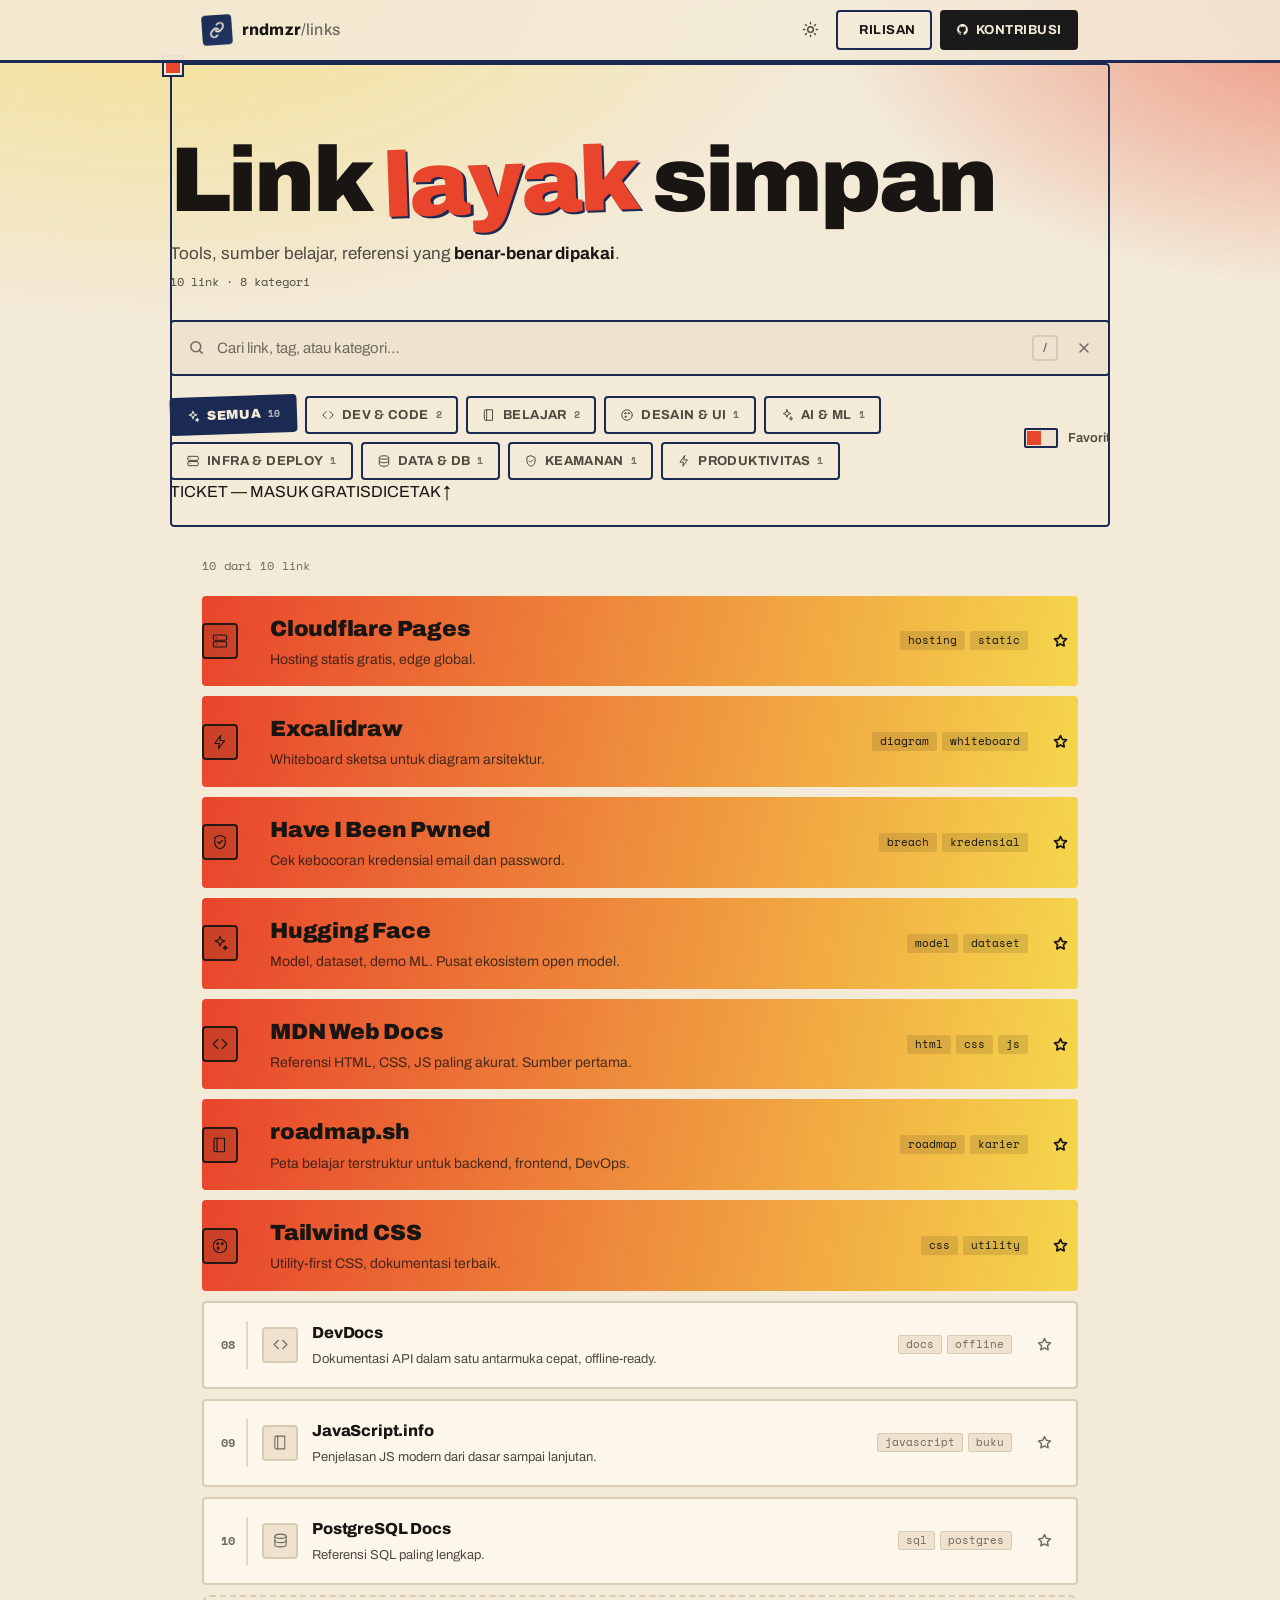
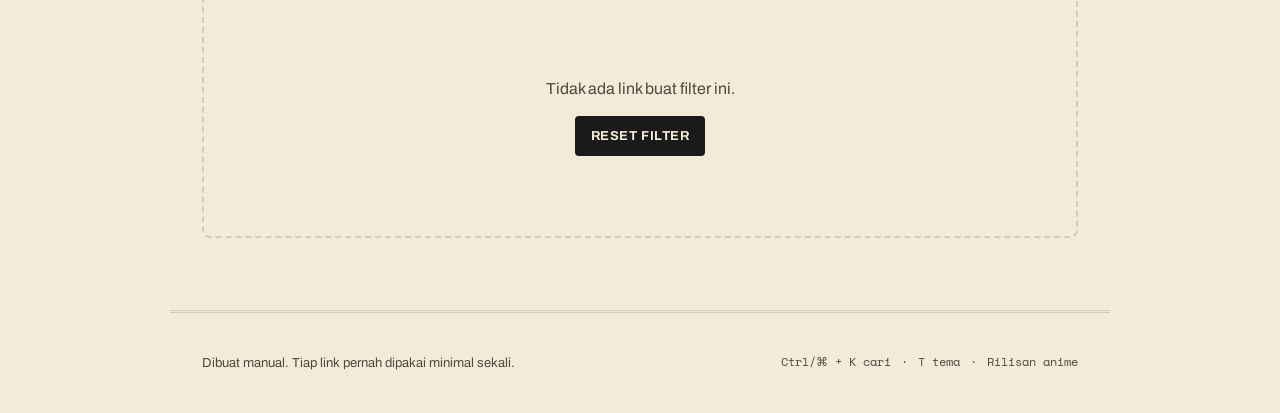
==== commit 74f6bc19: "fix: render gagal karena totalCount/catCount null; redesign daftar link jadi lembar tiket cetak" ====
--- a/public/index.html
+++ b/public/index.html
@@ -45,7 +45,7 @@
   <section class="bill wrap">
     <div class="bill-head">
       <h1 id="headline">Link <em>layak</em> simpan</h1>
-      <p class="lede">Tools, sumber belajar, referensi yang <strong>benar-benar dipakai</strong>. Dibuat manual, tanpa iklan, tanpa noise.</p>
+      <p class="lede">Tools, sumber belajar, referensi yang <strong>benar-benar dipakai</strong>.<br><span class="mono"><span id="totalCount">0</span> link · <span id="catCount">0</span> kategori</span></p>
       <div class="search">
         <svg class="search-ico" viewBox="0 0 24 24" fill="none" stroke="currentColor" stroke-width="2.2" stroke-linecap="round" aria-hidden="true"><circle cx="11" cy="11" r="7"/><path d="m20 20-3.5-3.5"/></svg>
         <input id="q" type="search" placeholder="Cari link, tag, atau kategori…" autocomplete="off" spellcheck="false" aria-label="Cari link" aria-controls="grid">
--- a/public/assets/style.css
+++ b/public/assets/style.css
@@ -241,22 +241,30 @@
 .result-bar { display: flex; align-items: center; justify-content: space-between; gap: 12px; padding: 30px 0 10px; }
 .status { font-family: var(--font-mono); font-size: 12px; color: var(--fg-dim); letter-spacing: .02em; }
 
-/* ---- grid rows : sheet ---- */
+/* ---- grid rows : lembar tiket cetak ---- */
 .grid { list-style: none; padding: 0; margin: 0; }
 .row {
   position: relative; display: flex; align-items: center; gap: 14px;
-  padding: 14px 0; border-top: 2px solid var(--line); margin: 0;
-  transition: background var(--dur), border-color var(--dur);
+  padding: 18px 14px; margin: 10px 0; border: 2px solid var(--line); border-radius: var(--r-sm);
+  background: var(--surface); transition: border-color var(--dur), background var(--dur), transform .12s var(--ease);
   animation: rise 320ms var(--ease) both;
 }
-.row:hover { background: var(--bg-soft); }
-.row:focus-within { background: var(--bg-soft); }
-.row-link { position: absolute; inset: 0; }
+.row:hover { border-color: var(--midnight); background: var(--bg-soft); transform: rotate(-0.4deg); }
+.row:focus-within { border-color: var(--midnight); background: var(--bg-soft); }
+.row:hover .ticket-no { color: var(--accent); }
+.row-link { position: absolute; inset: 0; z-index: 0; border-radius: var(--r-sm); }
+
+.ticket-no {
+  flex: none; width: 30px; text-align: center; font-size: 12px; font-weight: 700;
+  color: var(--fg-dim); border-right: 2px solid var(--line-soft); padding-right: 8px; align-self: stretch;
+  display: flex; align-items: center; justify-content: center; transition: color var(--dur);
+}
+.row.lead .ticket-no { display: none; }
 
 /* signature move: split-fountain headliner */
 .row.lead {
-  margin-top: 8px; padding: 0; border: 0; border-radius: var(--r-md); overflow: hidden;
-  background: var(--grad-split);   animation: fountain-in 520ms var(--ease) both;
+  margin: 10px 0; padding: 0; border: 0; border-radius: var(--r-sm); overflow: hidden;
+  background: var(--grad-split); animation: fountain-in 520ms var(--ease) both;
 }
 @keyframes fountain-in { from { opacity: 0; transform: translateY(8px) } }
 .row.lead .row-main { padding: 16px 18px; }
@@ -264,32 +272,35 @@
   font-size: 22px; font-weight: 900; color: #181512; white-space: normal;
 }
 .row.lead .row-desc { color: rgba(24, 21, 18, .78); font-size: 14px; }
-.row.lead .favicon { background: rgba(24,21,18,.1); border: 2px solid rgba(24,21,18,.9); color: #181512; }
+.row.lead .favicon { background: rgba(24,21,18,.14); border: 2px solid rgba(24,21,18,.9); color: #181512; }
+.row.lead .favicon svg { width: 18px; height: 18px; }
 .row.lead .star { color: #181512; }
 .row.lead .star svg { stroke-width: 2.4; }
+.row.lead .star:hover { background: rgba(24,21,18,.14); border-color: transparent; }
 .row.lead .tag { border-color: transparent; background: rgba(24,21,18,.12); color: #181512; }
 
 .favicon {
-  flex: none; width: 34px; height: 34px; border-radius: var(--r-sm); display: grid; place-items: center;
+  flex: none; width: 36px; height: 36px; border-radius: var(--r-sm); display: grid; place-items: center;
   background: var(--bg-soft); border: 2px solid var(--line); color: var(--fg-dim);
-}
-.favicon svg { width: 16px; height: 16px; }
-.row-main { display: flex; flex-direction: column; gap: 2px; flex: 1; min-width: 0; }
+  transition: border-color var(--dur), color var(--dur);
+}
+.favicon svg { width: 17px; height: 17px; }
+.row:hover .favicon { border-color: var(--accent); color: var(--accent); }
+.row-main { display: flex; flex-direction: column; gap: 3px; flex: 1; min-width: 0; }
 .row-title { display: block; font-size: 16px; font-weight: 800; letter-spacing: -.01em; white-space: nowrap; overflow: hidden; text-overflow: ellipsis; }
-.row-desc { display: block; font-size: 13px; color: var(--fg-soft); white-space: nowrap; overflow: hidden; text-overflow: ellipsis; }
+.row-desc { display: none; font-size: 13px; color: var(--fg-soft); white-space: nowrap; overflow: hidden; text-overflow: ellipsis; }
 .row-tags { display: flex; gap: 5px; flex: none; }
-.tag { display: inline-flex; font-family: var(--font-mono); font-size: 11px; line-height: 1; color: var(--fg-dim); border: 1.5px solid var(--line); border-radius: 2px; padding: 3px 7px; }
+.tag { display: inline-flex; font-family: var(--font-mono); font-size: 11px; line-height: 1; color: var(--fg-dim); border: 1.5px solid var(--line); border-radius: 2px; padding: 3px 7px; background: var(--bg-soft); }
 .star {
-  position: relative; z-index: 1; flex: none; width: 34px; height: 34px; display: grid; place-items: center; cursor: pointer;
+  position: relative; z-index: 1; flex: none; width: 36px; height: 36px; display: grid; place-items: center; cursor: pointer;
   background: none; border: 2px solid transparent; border-radius: var(--r-sm); color: var(--fg-dim);
   transition: color var(--dur), background var(--dur), transform var(--dur) var(--ease), border-color var(--dur);
 }
-.star svg { width: 16px; height: 16px; }
+.star svg { width: 17px; height: 17px; }
 .star:hover { color: var(--accent); background: var(--bg-soft); transform: scale(1.06); border-color: var(--line); }
 .star[aria-pressed="true"] { color: var(--accent); border-color: var(--accent); background: var(--accent-soft); }
-.row-desc { display: none; }
 @media (min-width: 641px) { .row-desc { display: block; } }
-@media (max-width: 640px) { .row-tags { display: none; } }
+@media (max-width: 640px) { .row-tags { display: none; } .ticket-no { display: none; } }
 
 /* ---- empty / footer / toast ---- */
 .empty { display: grid; justify-items: center; gap: 14px; padding: 80px 20px; text-align: center; color: var(--fg-soft); border: 2px dashed var(--line); border-radius: var(--r-md); }
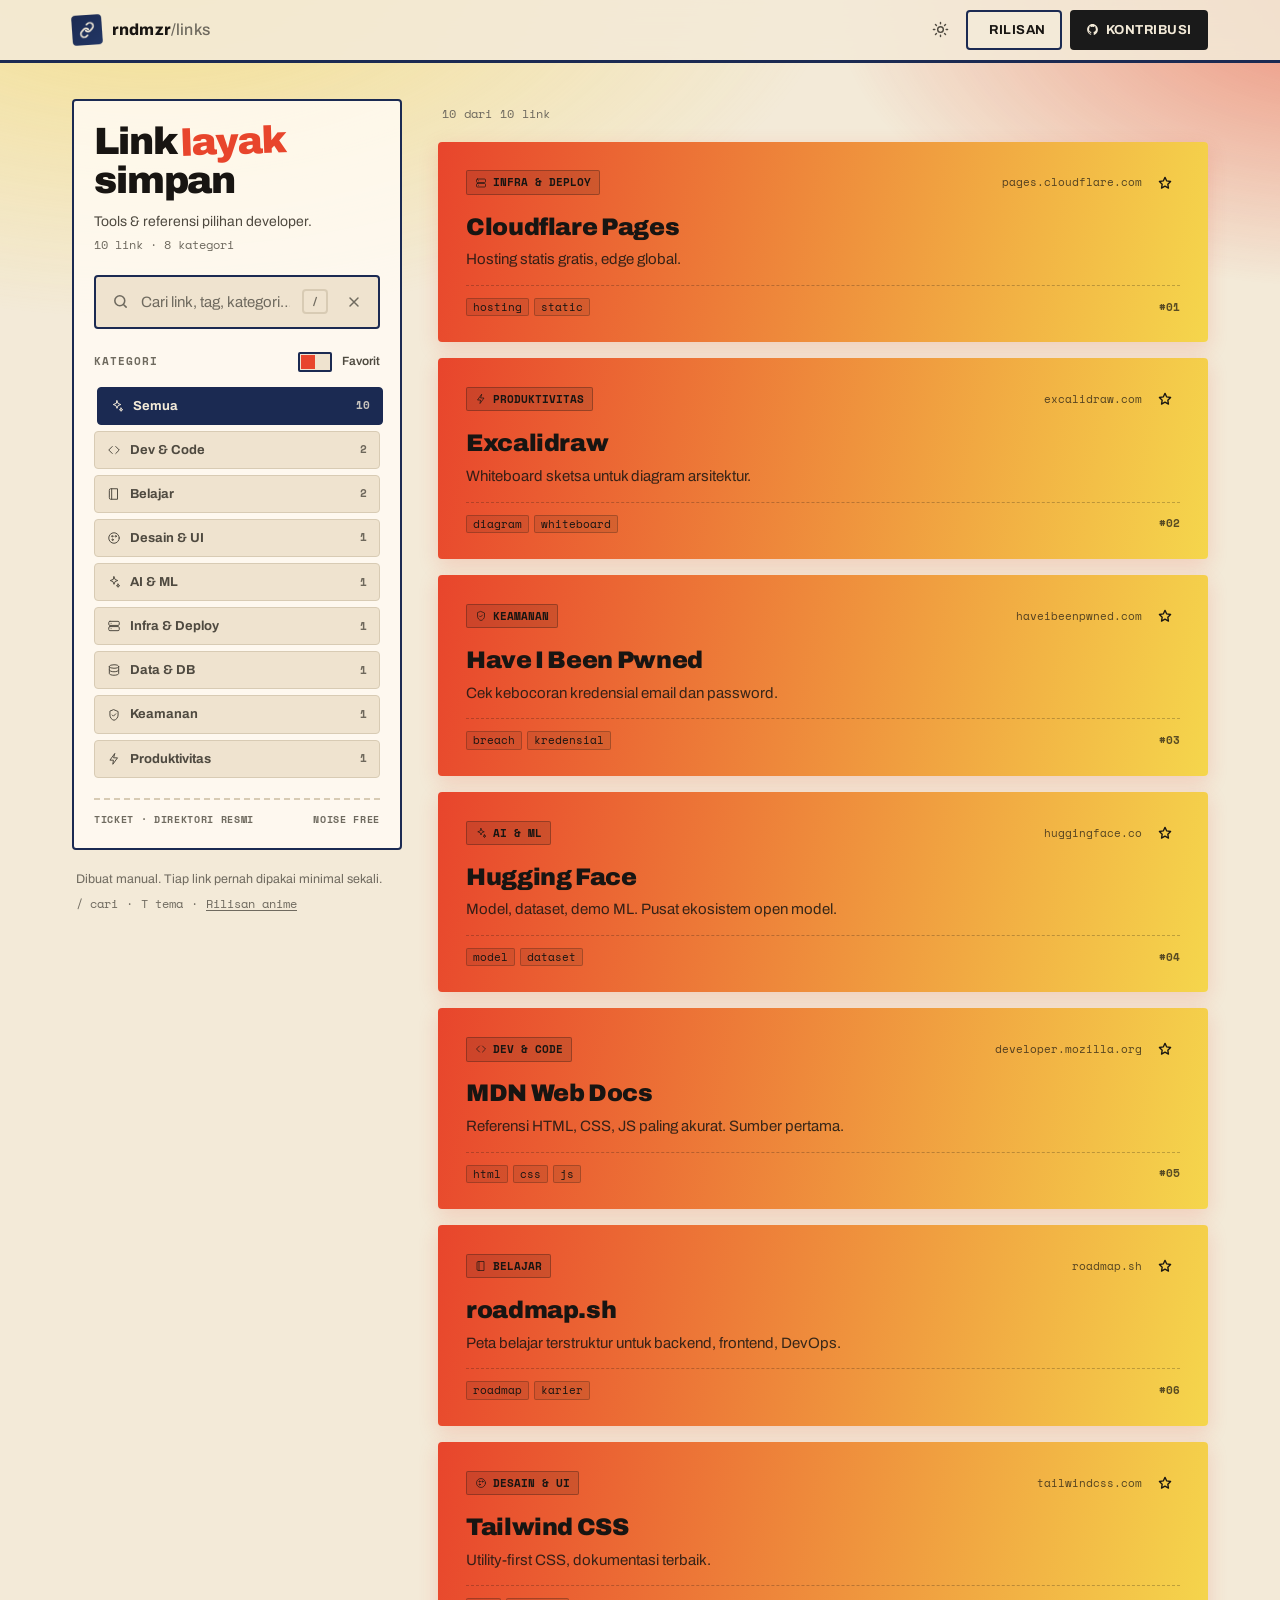
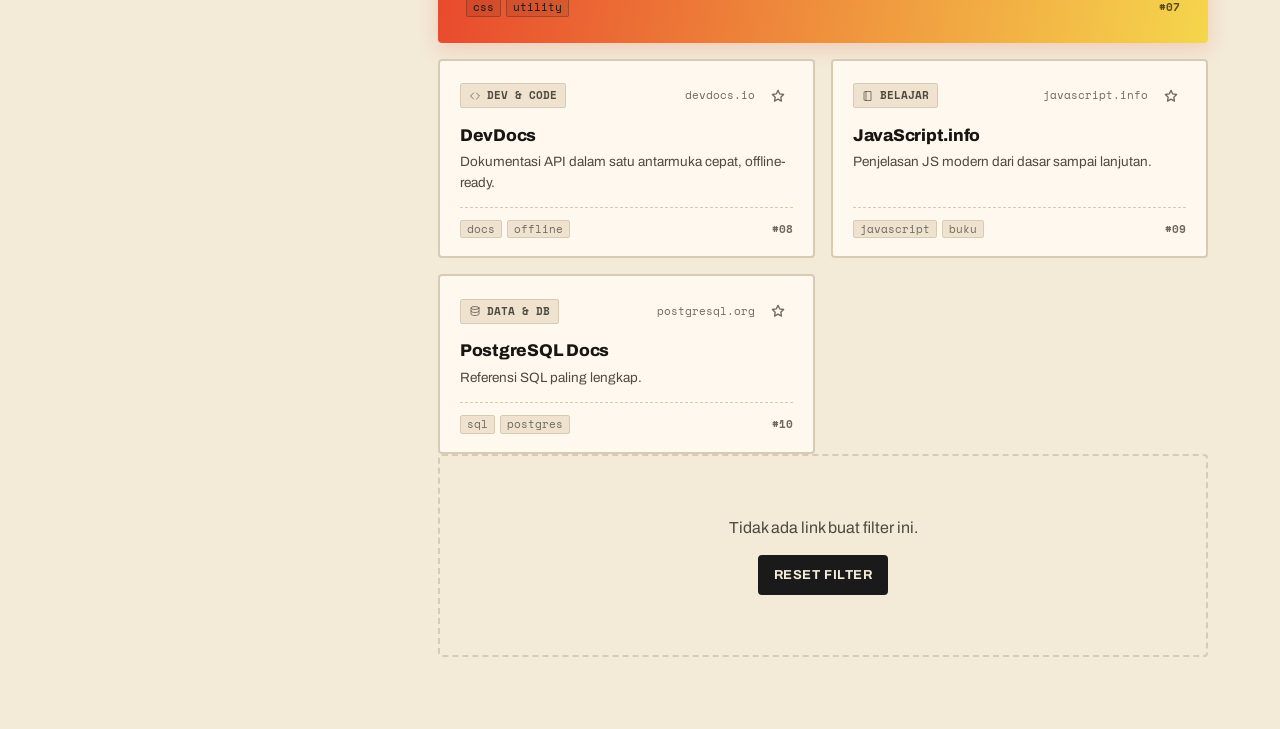
==== commit b14f445e: "rombak total layout: katalog 2-pane, sidebar kendali, card grid editorial" ====
--- a/public/index.html
+++ b/public/index.html
@@ -16,8 +16,6 @@
 <body>
 <a class="skip" href="#grid">Lewati ke daftar link</a>
 
-<div class="paper-grain" aria-hidden="true"></div>
-
 <header class="topbar">
   <div class="wrap topbar-inner">
     <a class="brand" href="./">
@@ -33,7 +31,7 @@
         <svg viewBox="0 0 24 24" fill="none" stroke="currentColor" stroke-width="2" stroke-linecap="round"><path d="M4 11a9 9 0 0 1 9 9"/><path d="M4 4a16 16 0 0 1 16 16"/><circle cx="5" cy="19" r="1.6" fill="currentColor" stroke="none"/></svg>
         <span>Rilisan</span>
       </a>
-      <a class="btn-ink" href="https://github.com/" target="_blank" rel="noopener noreferrer">
+      <a class="btn-ink" href="https://github.com/uukinaulf/rndmzrv2" target="_blank" rel="noopener noreferrer">
         <svg viewBox="0 0 24 24" fill="currentColor" aria-hidden="true"><path d="M12 2C6.5 2 2 6.6 2 12.2c0 4.5 2.9 8.3 6.8 9.7.5.1.7-.2.7-.5v-1.8c-2.8.6-3.4-1.4-3.4-1.4-.5-1.2-1.1-1.5-1.1-1.5-.9-.6.1-.6.1-.6 1 .1 1.5 1 1.5 1 .9 1.6 2.4 1.1 3 .9.1-.7.4-1.1.6-1.4-2.2-.3-4.6-1.1-4.6-5 0-1.1.4-2 1-2.7-.1-.3-.4-1.3.1-2.7 0 0 .8-.3 2.7 1a9.3 9.3 0 0 1 5 0c1.9-1.3 2.7-1 2.7-1 .5 1.4.2 2.4.1 2.7.6.7 1 1.6 1 2.7 0 3.9-2.3 4.7-4.6 5 .4.3.7 1 .7 2v2.9c0 .3.2.6.7.5A10.3 10.3 0 0 0 22 12.2C22 6.6 17.5 2 12 2z"/></svg>
         <span>Kontribusi</span>
       </a>
@@ -41,28 +39,46 @@
   </div>
 </header>
 
-<main>
-  <section class="bill wrap">
-    <div class="bill-head">
-      <h1 id="headline">Link <em>layak</em> simpan</h1>
-      <p class="lede">Tools, sumber belajar, referensi yang <strong>benar-benar dipakai</strong>.<br><span class="mono"><span id="totalCount">0</span> link · <span id="catCount">0</span> kategori</span></p>
+<div class="wrap app-layout">
+  <aside class="sidebar">
+    <div class="bill-panel">
+      <div class="bill-panel-head">
+        <h1 id="headline">Link <em>layak</em> simpan</h1>
+        <p class="lede">Tools &amp; referensi pilihan developer.<br><span class="mono count-badge"><span id="totalCount">0</span> link · <span id="catCount">0</span> kategori</span></p>
+      </div>
+
       <div class="search">
         <svg class="search-ico" viewBox="0 0 24 24" fill="none" stroke="currentColor" stroke-width="2.2" stroke-linecap="round" aria-hidden="true"><circle cx="11" cy="11" r="7"/><path d="m20 20-3.5-3.5"/></svg>
-        <input id="q" type="search" placeholder="Cari link, tag, atau kategori…" autocomplete="off" spellcheck="false" aria-label="Cari link" aria-controls="grid">
+        <input id="q" type="search" placeholder="Cari link, tag, kategori…" autocomplete="off" spellcheck="false" aria-label="Cari link" aria-controls="grid">
         <kbd class="hint-key" aria-hidden="true">/</kbd>
         <button id="clearBtn" class="clear-btn" type="button" aria-label="Bersihkan pencarian" hidden>
           <svg viewBox="0 0 24 24" fill="none" stroke="currentColor" stroke-width="2.2" stroke-linecap="round"><path d="M18 6 6 18M6 6l12 12"/></svg>
         </button>
       </div>
-      <div class="filters" role="group" aria-label="Filter kategori">
+
+      <div class="filter-block">
+        <div class="filter-title-row">
+          <span class="mono filter-label">KATEGORI</span>
+          <label class="toggle"><input id="favOnly" type="checkbox"><span>Favorit</span></label>
+        </div>
         <div id="chips" class="chips"></div>
-        <label class="toggle"><input id="favOnly" type="checkbox"><span>Favorit</span></label>
+      </div>
+
+      <div class="bill-panel-foot" aria-hidden="true">
+        <span>TICKET · DIREKTORI RESMI</span>
+        <span>NOISE FREE</span>
       </div>
     </div>
-    <div class="bill-foot" aria-hidden="true"><span>TICKET — MASUK GRATIS</span><span>DICETAK ↑</span></div>
-  </section>
 
-  <section class="wrap">
+    <div class="sidebar-meta">
+      <p class="meta-note">Dibuat manual. Tiap link pernah dipakai minimal sekali.</p>
+      <div class="mono meta-keys">
+        <span>/ cari</span><span>·</span><span>T tema</span><span>·</span><a href="/anime">Rilisan anime</a>
+      </div>
+    </div>
+  </aside>
+
+  <main class="catalog">
     <div class="result-bar">
       <p id="status" class="status" role="status" aria-live="polite"></p>
     </div>
@@ -73,10 +89,10 @@
       <p></p>
       <button id="resetBtn" class="btn-ink" type="button">Reset filter</button>
     </div>
-  </section>
-</main>
+  </main>
+</div>
 
-<footer class="wrap footer">
+<footer class="mobile-footer wrap">
   <p>Dibuat manual. Tiap link pernah dipakai minimal sekali.</p>
   <div class="mono">
     <span>Ctrl/⌘ + K cari</span><span>·</span><span>T tema</span><span>·</span><a href="/anime">Rilisan anime</a>
--- a/public/assets/style.css
+++ b/public/assets/style.css
@@ -1,5 +1,5 @@
 /* ============================================================
-   rndmzr — Fillmore Handbill world
+   rndmzr — Fillmore Handbill world · catalog layout
    letterpress + split-fountain  ·  operate mode
    ============================================================ */
 :root {
@@ -8,7 +8,7 @@
   --r-sm: 4px; --r-md: 8px; --r-full: 999px;
   --ease: cubic-bezier(.25, 1, .5, 1);
   --dur: 160ms;
-  --wrap: 940px;
+  --wrap: 1200px;
   --paper: #f3ead8;
   --fountain-red: #e8452c;
   --fountain-yolk: #f5d64c;
@@ -21,7 +21,7 @@
   color-scheme: light;
   --bg: #f3ead8;
   --bg-soft: #efe3cf;
-  --surface: rgba(255, 251, 243, .72);
+  --surface: rgba(255, 251, 243, .86);
   --surface-2: #e8dcc6;
   --line: #d8cbb4;
   --line-soft: #e4d8c2;
@@ -64,7 +64,7 @@
   -webkit-font-smoothing: antialiased;
   overflow-x: hidden;
 }
-h1, p { margin: 0; }
+h1, h3, p { margin: 0; }
 a { color: inherit; text-decoration: none; }
 button, input { font: inherit; color: inherit; }
 :focus-visible { outline: 2px solid var(--accent); outline-offset: 2px; border-radius: var(--r-sm); }
@@ -142,57 +142,46 @@
   .btn-paper span, .btn-ink span { display: none; }
 }
 
-/* ---- the bill (hero) ---- */
-.bill { padding: clamp(40px, 6vw, 72px) 0 22px; position: relative; }
-.bill-head { position: relative; }
-.bill::before {
-  content: ""; position: absolute; inset: 0; border: 2px solid var(--midnight);
-  border-radius: var(--r-sm); pointer-events: none;
-  mask: linear-gradient(#000 0 0) content-box, linear-gradient(#000 0 0);
-  -webkit-mask-composite: xor; mask-composite: exclude;
-  padding: 2px;
-}
-.bill::after {
-  content: ""; position: absolute; left: -6px; top: -6px; width: 18px; height: 18px;
-  background: var(--accent); border: 2px solid var(--bg); box-shadow: 0 0 0 2px var(--midnight);
-}
-.eyebrow { display: flex; align-items: center; gap: 10px; margin-bottom: 14px; font-family: var(--font-mono); font-size: 12px; letter-spacing: .05em; color: var(--fg-dim); }
-/*
-.stamp {
-  display: inline-grid; place-items: center; min-width: 26px; height: 20px; padding: 0 6px;
-  border: 2px solid var(--accent); background: var(--accent); color: var(--accent-fg);
-  font-weight: 700; transform: rotate(-3deg);
-}*/
-.stamp {
-  display: inline-grid; place-items: center; width: 26px; height: 20px;
-  border: 2px solid var(--accent); background: var(--accent); color: #f3ead8;
-  font-weight: 800; transform: rotate(-3deg); border-radius: 2px;
-}
-.rule { width: 34px; height: 0; border-top: 2px solid var(--fg-dim); opacity: .5; }
-
-h1 { font-size: clamp(40px, 8vw, 92px); line-height: .98; letter-spacing: -.03em; font-weight: 900; font-family: var(--font-display); text-wrap: balance; }
-h1 em {
-  font-style: normal; position: relative; display: inline-block;
-  color: var(--accent);
-  transform: rotate(-2deg) translateY(2px);
-  text-shadow: 2px 2px 0 var(--midnight);
-}
-[data-theme="dark"] h1 em { text-shadow: 2px 2px 0 var(--accent-2); }
-
-.lede { margin-top: 16px; color: var(--fg-soft); font-size: 17px; max-width: 54ch; }
+/* ---- app layout :: 2-pane ---- */
+.app-layout {
+  display: grid;
+  grid-template-columns: 330px 1fr;
+  gap: 36px;
+  padding-block: 36px 72px;
+  align-items: start;
+}
+
+/* ---- sidebar (control panel) ---- */
+.sidebar { position: sticky; top: 84px; display: flex; flex-direction: column; gap: 18px; }
+.bill-panel {
+  background: var(--surface);
+  border: 2px solid var(--midnight);
+  border-radius: var(--r-sm);
+  padding: 22px 20px;
+  display: flex;
+  flex-direction: column;
+  gap: 20px;
+}
+[data-theme="dark"] .bill-panel { border-color: var(--line); }
+
+.bill-panel-head { display: flex; flex-direction: column; gap: 10px; }
+#headline { font-size: clamp(30px, 3vw, 38px); font-weight: 900; line-height: 1.02; letter-spacing: -.03em; font-family: var(--font-display); text-wrap: balance; }
+#headline em { font-style: normal; color: var(--accent); position: relative; display: inline-block; transform: rotate(-2deg); }
+.lede { color: var(--fg-soft); font-size: 14px; line-height: 1.5; }
 .lede strong { color: var(--fg); font-weight: 700; }
+.count-badge { display: inline-block; margin-top: 4px; color: var(--fg-dim); }
 
 /* ---- search (ink field) ---- */
 .search {
   position: relative; display: flex; align-items: center; gap: 10px;
-  margin-top: 26px; padding: 3px 8px 3px 16px;
+  padding: 3px 8px 3px 16px;
   background: var(--bg-soft); border: 2px solid var(--midnight); border-radius: var(--r-sm);
   transition: border-color var(--dur), box-shadow var(--dur);
 }
 [data-theme="dark"] .search { border-color: var(--accent-2); }
 .search:focus-within { border-color: var(--accent); box-shadow: 0 0 0 3px var(--accent-soft); }
 .search-ico { flex: none; width: 17px; height: 17px; color: var(--fg-dim); }
-.search input { flex: 1; min-width: 0; height: 46px; border: 0; background: none; outline: none; font-size: 15px; }
+.search input { flex: 1; min-width: 0; height: 44px; border: 0; background: none; outline: none; font-size: 15px; }
 .search input::placeholder { color: var(--fg-dim); }
 .search input::-webkit-search-cancel-button { display: none; }
 .hint-key {
@@ -207,106 +196,140 @@
 .clear-btn svg { width: 16px; height: 16px; }
 .clear-btn:hover { color: var(--fg); background: var(--surface-2); }
 
-/* ---- filters ---- */
-.filters { display: flex; align-items: center; gap: 12px; flex-wrap: wrap; margin-top: 20px; }
-.chips { display: flex; gap: 8px; flex-wrap: wrap; flex: 1; min-width: 0; }
-.chip {
-  display: inline-flex; align-items: center; gap: 7px; padding: 7px 14px; cursor: pointer;
-  background: transparent; border: 2px solid var(--midnight); border-radius: var(--r-sm);
-  font-size: 13px; font-weight: 700; color: var(--fg-soft); white-space: nowrap; flex: none; text-transform: uppercase; letter-spacing: .03em;
-  transition: color var(--dur), border-color var(--dur), background var(--dur), transform var(--dur) var(--ease);
-}
-.chip svg { width: 14px; height: 14px; }
-.chip:hover { color: var(--fg); border-color: var(--accent); transform: rotate(-1deg); }
-.chip[aria-pressed="true"] { background: var(--midnight); border-color: var(--midnight); color: #f3ead8; font-weight: 900; transform: rotate(-2deg); }
-.chip .n { font-family: var(--font-mono); font-size: 10px; opacity: .75; font-weight: 700; }
-[data-theme="dark"] .chip { border-color: var(--accent-2); }
-[data-theme="dark"] .chip[aria-pressed="true"] { background: var(--accent-2); border-color: var(--accent-2); color: #12141c; }
-
-.toggle { display: inline-flex; align-items: center; gap: 7px; font-size: 13px; font-weight: 600; color: var(--fg-soft); cursor: pointer; user-select: none; }
+/* ---- filter block ---- */
+.filter-block { display: flex; flex-direction: column; gap: 12px; }
+.filter-title-row { display: flex; align-items: center; justify-content: space-between; gap: 10px; }
+.filter-label { font-size: 11px; font-weight: 700; letter-spacing: .09em; color: var(--fg-dim); }
+.toggle { display: inline-flex; align-items: center; gap: 7px; font-size: 12px; font-weight: 600; color: var(--fg-soft); cursor: pointer; user-select: none; }
 .toggle input { appearance: none; width: 34px; height: 20px; border-radius: 2px; background: var(--bg-soft); border: 2px solid var(--midnight); position: relative; cursor: pointer; transition: background var(--dur), border-color var(--dur); }
 .toggle input::after { content: ""; position: absolute; top: 1px; left: 1px; width: 14px; height: 14px; background: var(--accent); transition: transform var(--dur) var(--ease), background var(--dur); }
 .toggle input:checked { background: var(--accent-soft); border-color: var(--accent); }
 .toggle input:checked::after { transform: translateX(14px); background: var(--accent); }
 
-@media (max-width: 640px) {
-  .filters { align-items: stretch; gap: 8px; }
-  .chips { display: flex; flex-wrap: nowrap; overflow-x: auto; -webkit-overflow-scrolling: touch; scroll-snap-type: x proximity; padding-bottom: 4px; }
-  .chip { scroll-snap-align: start; }
-  .toggle { width: 100%; justify-content: center; padding: 8px 0; }
-  .toggle input { flex: none; }
-}
-
-/* ---- result bar ---- */
-.result-bar { display: flex; align-items: center; justify-content: space-between; gap: 12px; padding: 30px 0 10px; }
+.chips { display: flex; flex-direction: column; gap: 6px; }
+.chip {
+  display: flex; align-items: center; gap: 9px; width: 100%; padding: 8px 12px; cursor: pointer;
+  background: var(--bg-soft); border: 1.5px solid var(--line); border-radius: var(--r-sm);
+  font-size: 13px; font-weight: 700; color: var(--fg-soft); text-align: left; white-space: nowrap;
+  transition: color var(--dur), border-color var(--dur), background var(--dur), transform var(--dur) var(--ease);
+}
+.chip svg { width: 14px; height: 14px; flex: none; }
+.chip:hover { color: var(--fg); border-color: var(--midnight); background: var(--surface); transform: translateX(2px); }
+[data-theme="dark"] .chip:hover { border-color: var(--accent-2); }
+.chip[aria-pressed="true"] { background: var(--midnight); border-color: var(--midnight); color: #f3ead8; transform: translateX(3px); }
+[data-theme="dark"] .chip[aria-pressed="true"] { background: var(--accent-2); border-color: var(--accent-2); color: #12141c; }
+.chip .n { margin-left: auto; font-family: var(--font-mono); font-size: 11px; opacity: .8; }
+
+.bill-panel-foot {
+  display: flex; justify-content: space-between; align-items: center;
+  font-family: var(--font-mono); font-size: 9.5px; font-weight: 700; letter-spacing: .07em;
+  color: var(--fg-dim); border-top: 2px dashed var(--line); padding-top: 12px;
+}
+
+.sidebar-meta { padding: 2px 4px; color: var(--fg-dim); display: flex; flex-direction: column; gap: 6px; }
+.meta-note { margin: 0; font-size: 12.5px; line-height: 1.45; }
+.meta-keys { display: flex; gap: 8px; flex-wrap: wrap; }
+.meta-keys a { text-decoration: underline; text-underline-offset: 2px; }
+
+/* ---- catalog / result bar ---- */
+.catalog { min-width: 0; }
+.result-bar { display: flex; align-items: center; justify-content: space-between; gap: 12px; padding: 6px 4px 18px; }
 .status { font-family: var(--font-mono); font-size: 12px; color: var(--fg-dim); letter-spacing: .02em; }
 
-/* ---- grid rows : lembar tiket cetak ---- */
-.grid { list-style: none; padding: 0; margin: 0; }
-.row {
-  position: relative; display: flex; align-items: center; gap: 14px;
-  padding: 18px 14px; margin: 10px 0; border: 2px solid var(--line); border-radius: var(--r-sm);
-  background: var(--surface); transition: border-color var(--dur), background var(--dur), transform .12s var(--ease);
+/* ---- cards grid ---- */
+.grid {
+  list-style: none; padding: 0; margin: 0;
+  display: grid;
+  grid-template-columns: repeat(2, minmax(0, 1fr));
+  gap: 16px;
+}
+
+.row.card {
+  position: relative;
+  display: flex; flex-direction: column; justify-content: space-between; gap: 14px;
+  padding: 20px 20px 18px;
+  background: var(--surface);
+  border: 2px solid var(--line);
+  border-radius: var(--r-sm);
+  transition: border-color var(--dur), background var(--dur), transform .14s var(--ease), box-shadow var(--dur);
   animation: rise 320ms var(--ease) both;
 }
-.row:hover { border-color: var(--midnight); background: var(--bg-soft); transform: rotate(-0.4deg); }
-.row:focus-within { border-color: var(--midnight); background: var(--bg-soft); }
-.row:hover .ticket-no { color: var(--accent); }
-.row-link { position: absolute; inset: 0; z-index: 0; border-radius: var(--r-sm); }
-
-.ticket-no {
-  flex: none; width: 30px; text-align: center; font-size: 12px; font-weight: 700;
-  color: var(--fg-dim); border-right: 2px solid var(--line-soft); padding-right: 8px; align-self: stretch;
-  display: flex; align-items: center; justify-content: center; transition: color var(--dur);
-}
-.row.lead .ticket-no { display: none; }
-
-/* signature move: split-fountain headliner */
-.row.lead {
-  margin: 10px 0; padding: 0; border: 0; border-radius: var(--r-sm); overflow: hidden;
-  background: var(--grad-split); animation: fountain-in 520ms var(--ease) both;
-}
-@keyframes fountain-in { from { opacity: 0; transform: translateY(8px) } }
-.row.lead .row-main { padding: 16px 18px; }
-.row.lead .row-title {
-  font-size: 22px; font-weight: 900; color: #181512; white-space: normal;
-}
-.row.lead .row-desc { color: rgba(24, 21, 18, .78); font-size: 14px; }
-.row.lead .favicon { background: rgba(24,21,18,.14); border: 2px solid rgba(24,21,18,.9); color: #181512; }
-.row.lead .favicon svg { width: 18px; height: 18px; }
-.row.lead .star { color: #181512; }
-.row.lead .star svg { stroke-width: 2.4; }
-.row.lead .star:hover { background: rgba(24,21,18,.14); border-color: transparent; }
-.row.lead .tag { border-color: transparent; background: rgba(24,21,18,.12); color: #181512; }
-
-.favicon {
-  flex: none; width: 36px; height: 36px; border-radius: var(--r-sm); display: grid; place-items: center;
-  background: var(--bg-soft); border: 2px solid var(--line); color: var(--fg-dim);
-  transition: border-color var(--dur), color var(--dur);
-}
-.favicon svg { width: 17px; height: 17px; }
-.row:hover .favicon { border-color: var(--accent); color: var(--accent); }
-.row-main { display: flex; flex-direction: column; gap: 3px; flex: 1; min-width: 0; }
-.row-title { display: block; font-size: 16px; font-weight: 800; letter-spacing: -.01em; white-space: nowrap; overflow: hidden; text-overflow: ellipsis; }
-.row-desc { display: none; font-size: 13px; color: var(--fg-soft); white-space: nowrap; overflow: hidden; text-overflow: ellipsis; }
-.row-tags { display: flex; gap: 5px; flex: none; }
-.tag { display: inline-flex; font-family: var(--font-mono); font-size: 11px; line-height: 1; color: var(--fg-dim); border: 1.5px solid var(--line); border-radius: 2px; padding: 3px 7px; background: var(--bg-soft); }
+.row.card:hover { border-color: var(--midnight); background: var(--bg-soft); transform: translateY(-2px); box-shadow: 0 4px 16px rgb(27 42 82 / .10); }
+.row.card:focus-within { border-color: var(--midnight); }
+[data-theme="dark"] .row.card:hover { border-color: var(--accent-2); box-shadow: 0 4px 16px rgb(0 0 0 / .4); }
+@keyframes rise { from { opacity: 0; transform: translateY(10px) } }
+.card-link { position: absolute; inset: 0; z-index: 0; }
+
+.card-top { display: flex; align-items: center; gap: 8px; }
+.card-cat {
+  display: inline-flex; align-items: center; gap: 6px; padding: 3px 8px;
+  background: var(--bg-soft); border: 1.5px solid var(--line); border-radius: 2px;
+  font-family: var(--font-mono); font-size: 10.5px; font-weight: 700; text-transform: uppercase;
+  color: var(--fg-soft); white-space: nowrap;
+}
+.card-cat-ico { display: grid; place-items: center; }
+.card-cat-ico svg { width: 12px; height: 12px; }
+.card-host {
+  font-family: var(--font-mono); font-size: 10.5px; color: var(--fg-dim);
+  overflow: hidden; text-overflow: ellipsis; white-space: nowrap; min-width: 0; margin-left: auto;
+}
+
 .star {
-  position: relative; z-index: 1; flex: none; width: 36px; height: 36px; display: grid; place-items: center; cursor: pointer;
-  background: none; border: 2px solid transparent; border-radius: var(--r-sm); color: var(--fg-dim);
+  position: relative; z-index: 1; flex: none; width: 30px; height: 30px; display: grid; place-items: center; cursor: pointer;
+  background: none; border: 1.5px solid transparent; border-radius: var(--r-sm); color: var(--fg-dim);
   transition: color var(--dur), background var(--dur), transform var(--dur) var(--ease), border-color var(--dur);
 }
-.star svg { width: 17px; height: 17px; }
-.star:hover { color: var(--accent); background: var(--bg-soft); transform: scale(1.06); border-color: var(--line); }
+.star svg { width: 16px; height: 16px; }
+.star:hover { color: var(--accent); background: var(--bg-soft); transform: scale(1.08); border-color: var(--line); }
 .star[aria-pressed="true"] { color: var(--accent); border-color: var(--accent); background: var(--accent-soft); }
-@media (min-width: 641px) { .row-desc { display: block; } }
-@media (max-width: 640px) { .row-tags { display: none; } .ticket-no { display: none; } }
-
-/* ---- empty / footer / toast ---- */
-.empty { display: grid; justify-items: center; gap: 14px; padding: 80px 20px; text-align: center; color: var(--fg-soft); border: 2px dashed var(--line); border-radius: var(--r-md); }
+
+.card-main { display: flex; flex-direction: column; gap: 6px; flex: 1; }
+.card-title { font-size: 17px; font-weight: 800; line-height: 1.28; letter-spacing: -.015em; color: var(--fg); transition: color var(--dur); }
+.row.card:hover .card-title { color: var(--accent); }
+.card-desc {
+  margin: 0; font-size: 13.5px; line-height: 1.5; color: var(--fg-soft);
+  display: -webkit-box; -webkit-line-clamp: 3; -webkit-box-orient: vertical; overflow: hidden;
+}
+
+.card-foot {
+  display: flex; align-items: center; justify-content: space-between; gap: 10px;
+  padding-top: 12px; border-top: 1px dashed var(--line);
+}
+.card-tags { display: flex; flex-wrap: wrap; gap: 5px; min-width: 0; }
+.tag {
+  display: inline-flex; font-family: var(--font-mono); font-size: 10.5px; line-height: 1;
+  color: var(--fg-dim); border: 1px solid var(--line); border-radius: 2px; padding: 3px 6px; background: var(--bg-soft);
+}
+.card-no { font-family: var(--font-mono); font-size: 11px; font-weight: 700; color: var(--fg-dim); flex: none; }
+
+/* lead card :: split-fountain headliner */
+.row.card.lead {
+  grid-column: 1 / -1;
+  background: var(--grad-split);
+  border: 0;
+  padding: 26px 28px;
+  color: #181512;
+  box-shadow: 0 6px 20px rgb(232 69 44 / .18);
+}
+.row.card.lead:hover { transform: translateY(-2px); background: var(--grad-split); border: 0; box-shadow: 0 8px 24px rgb(232 69 44 / .24); }
+.row.card.lead .card-cat { background: rgba(24, 21, 18, .13); border-color: rgba(24, 21, 18, .3); color: #181512; }
+.row.card.lead .card-host { color: rgba(24, 21, 18, .72); }
+.row.card.lead .star { color: #181512; border-color: transparent; }
+.row.card.lead .star:hover { background: rgba(24, 21, 18, .15); border-color: rgba(24, 21, 18, .4); color: #181512; }
+.row.card.lead .star[aria-pressed="true"] { background: rgba(24, 21, 18, .22); border-color: #181512; }
+.row.card.lead .card-title { font-size: 24px; font-weight: 900; color: #181512; }
+.row.card.lead:hover .card-title { color: #181512; }
+.row.card.lead .card-desc { font-size: 15px; color: rgba(24, 21, 18, .85); }
+.row.card.lead .card-foot { border-top-color: rgba(24, 21, 18, .25); }
+.row.card.lead .tag { background: rgba(24, 21, 18, .1); border-color: rgba(24, 21, 18, .25); color: #181512; }
+.row.card.lead .card-no { color: rgba(24, 21, 18, .7); }
+
+/* ---- empty ---- */
+.empty { display: grid; justify-items: center; gap: 14px; padding: 60px 20px; text-align: center; color: var(--fg-soft); border: 2px dashed var(--line); border-radius: var(--r-sm); }
+.empty p { margin: 0; }
 .empty strong { color: var(--fg); }
-.footer { display: flex; justify-content: space-between; gap: 12px; flex-wrap: wrap; padding-block: 40px; border-top: 3px double var(--line); margin-top: 72px; font-size: 13px; color: var(--fg-soft); }
-.footer .mono { display: flex; gap: 10px; flex-wrap: wrap; }
+
+/* ---- toast ---- */
 .toast {
   position: fixed; left: 50%; bottom: 22px; z-index: 40; translate: -50% 22px;
   padding: 12px 20px; border-radius: var(--r-sm); background: var(--fg); color: var(--bg);
@@ -315,6 +338,28 @@
 }
 .toast.on { opacity: 1; translate: -50% 0; }
 
+.mobile-footer { display: none; }
+
+/* ---- responsive ---- */
+@media (max-width: 959px) {
+  .app-layout { grid-template-columns: 1fr; gap: 22px; padding-block: 22px 48px; }
+  .sidebar { position: static; gap: 14px; }
+  .bill-panel { gap: 16px; }
+  .filter-block { gap: 10px; }
+  .chips {
+    flex-direction: row; flex-wrap: nowrap; overflow-x: auto; -webkit-overflow-scrolling: touch;
+    scroll-snap-type: x proximity; padding-bottom: 4px;
+  }
+  .chip { flex: none; scroll-snap-align: start; }
+  .sidebar-meta { display: none; }
+  .grid { grid-template-columns: 1fr; }
+  .mobile-footer {
+    display: flex; justify-content: space-between; gap: 12px; flex-wrap: wrap;
+    padding-block: 28px 40px; border-top: 2px solid var(--line); font-size: 13px; color: var(--fg-soft);
+  }
+  .mobile-footer .mono { display: flex; gap: 8px; flex-wrap: wrap; }
+}
+
 @media (prefers-reduced-motion: reduce) {
   *, *::before, *::after { animation-duration: .01ms !important; transition-duration: .01ms !important; scroll-behavior: auto !important; }
 }
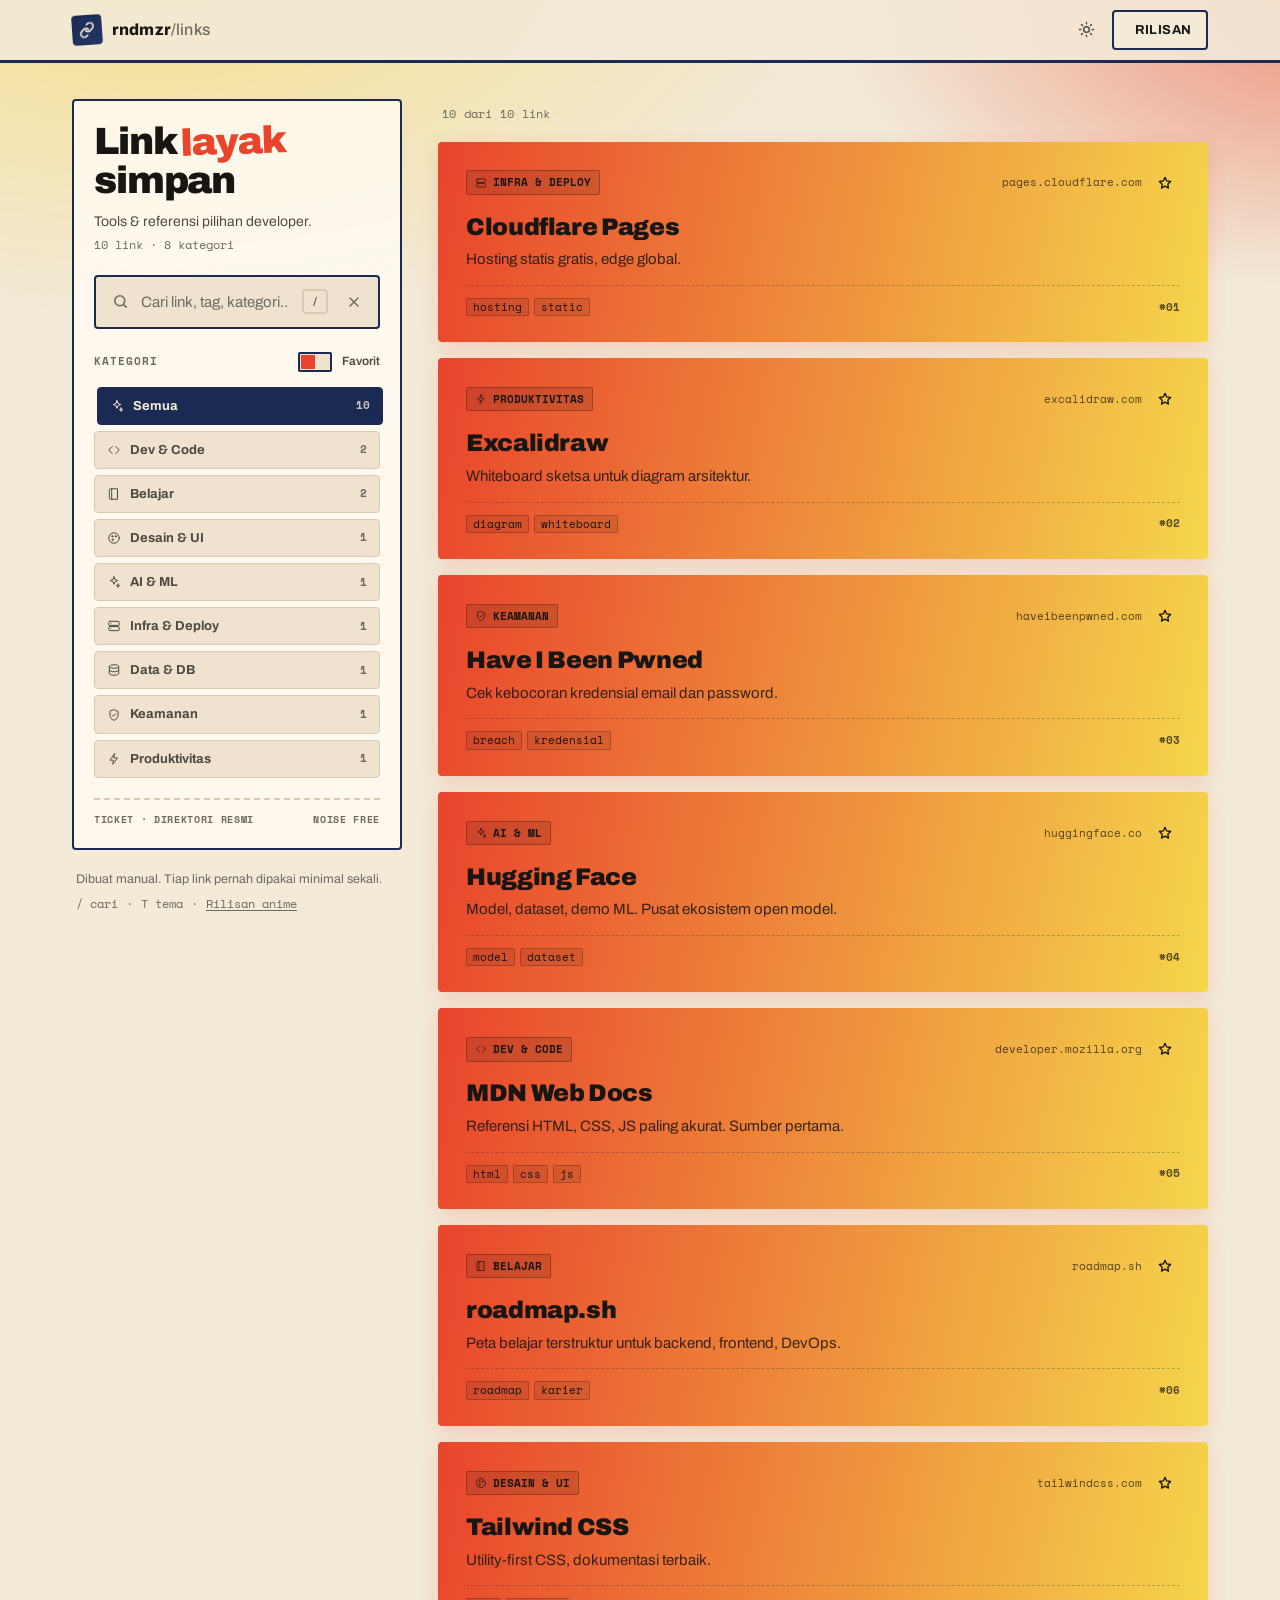
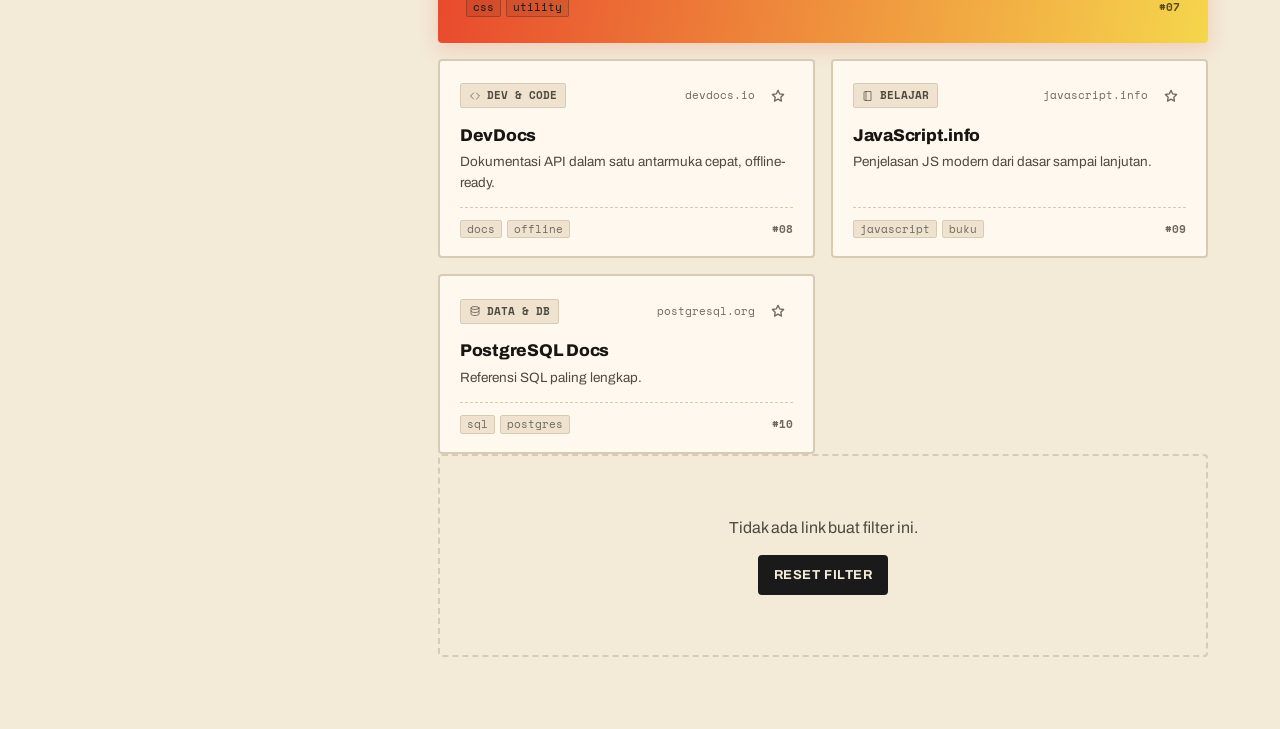
==== commit 0f2404aa: "fix(mobile): perbaiki overflow horizontal di mobile, optimasi padding kartu, hapus tombol kontribusi" ====
--- a/public/index.html
+++ b/public/index.html
@@ -30,10 +30,6 @@
       <a class="btn-paper" href="/anime" title="Rilisan anime sub Indo">
         <svg viewBox="0 0 24 24" fill="none" stroke="currentColor" stroke-width="2" stroke-linecap="round"><path d="M4 11a9 9 0 0 1 9 9"/><path d="M4 4a16 16 0 0 1 16 16"/><circle cx="5" cy="19" r="1.6" fill="currentColor" stroke="none"/></svg>
         <span>Rilisan</span>
-      </a>
-      <a class="btn-ink" href="https://github.com/uukinaulf/rndmzrv2" target="_blank" rel="noopener noreferrer">
-        <svg viewBox="0 0 24 24" fill="currentColor" aria-hidden="true"><path d="M12 2C6.5 2 2 6.6 2 12.2c0 4.5 2.9 8.3 6.8 9.7.5.1.7-.2.7-.5v-1.8c-2.8.6-3.4-1.4-3.4-1.4-.5-1.2-1.1-1.5-1.1-1.5-.9-.6.1-.6.1-.6 1 .1 1.5 1 1.5 1 .9 1.6 2.4 1.1 3 .9.1-.7.4-1.1.6-1.4-2.2-.3-4.6-1.1-4.6-5 0-1.1.4-2 1-2.7-.1-.3-.4-1.3.1-2.7 0 0 .8-.3 2.7 1a9.3 9.3 0 0 1 5 0c1.9-1.3 2.7-1 2.7-1 .5 1.4.2 2.4.1 2.7.6.7 1 1.6 1 2.7 0 3.9-2.3 4.7-4.6 5 .4.3.7 1 .7 2v2.9c0 .3.2.6.7.5A10.3 10.3 0 0 0 22 12.2C22 6.6 17.5 2 12 2z"/></svg>
-        <span>Kontribusi</span>
       </a>
     </div>
   </div>
--- a/public/assets/style.css
+++ b/public/assets/style.css
@@ -145,14 +145,14 @@
 /* ---- app layout :: 2-pane ---- */
 .app-layout {
   display: grid;
-  grid-template-columns: 330px 1fr;
+  grid-template-columns: 330px minmax(0, 1fr);
   gap: 36px;
   padding-block: 36px 72px;
   align-items: start;
 }
 
 /* ---- sidebar (control panel) ---- */
-.sidebar { position: sticky; top: 84px; display: flex; flex-direction: column; gap: 18px; }
+.sidebar { position: sticky; top: 84px; display: flex; flex-direction: column; gap: 18px; min-width: 0; }
 .bill-panel {
   background: var(--surface);
   border: 2px solid var(--midnight);
@@ -161,6 +161,7 @@
   display: flex;
   flex-direction: column;
   gap: 20px;
+  min-width: 0;
 }
 [data-theme="dark"] .bill-panel { border-color: var(--line); }
 
@@ -197,7 +198,7 @@
 .clear-btn:hover { color: var(--fg); background: var(--surface-2); }
 
 /* ---- filter block ---- */
-.filter-block { display: flex; flex-direction: column; gap: 12px; }
+.filter-block { display: flex; flex-direction: column; gap: 12px; min-width: 0; }
 .filter-title-row { display: flex; align-items: center; justify-content: space-between; gap: 10px; }
 .filter-label { font-size: 11px; font-weight: 700; letter-spacing: .09em; color: var(--fg-dim); }
 .toggle { display: inline-flex; align-items: center; gap: 7px; font-size: 12px; font-weight: 600; color: var(--fg-soft); cursor: pointer; user-select: none; }
@@ -206,7 +207,7 @@
 .toggle input:checked { background: var(--accent-soft); border-color: var(--accent); }
 .toggle input:checked::after { transform: translateX(14px); background: var(--accent); }
 
-.chips { display: flex; flex-direction: column; gap: 6px; }
+.chips { display: flex; flex-direction: column; gap: 6px; max-width: 100%; }
 .chip {
   display: flex; align-items: center; gap: 9px; width: 100%; padding: 8px 12px; cursor: pointer;
   background: var(--bg-soft); border: 1.5px solid var(--line); border-radius: var(--r-sm);
@@ -342,20 +343,28 @@
 
 /* ---- responsive ---- */
 @media (max-width: 959px) {
-  .app-layout { grid-template-columns: 1fr; gap: 22px; padding-block: 22px 48px; }
+  .app-layout { grid-template-columns: minmax(0, 1fr); gap: 20px; padding-block: 20px 48px; }
   .sidebar { position: static; gap: 14px; }
-  .bill-panel { gap: 16px; }
+  .bill-panel { gap: 16px; padding: 18px 16px; }
   .filter-block { gap: 10px; }
+  #headline { font-size: clamp(28px, 8vw, 36px); }
   .chips {
     flex-direction: row; flex-wrap: nowrap; overflow-x: auto; -webkit-overflow-scrolling: touch;
     scroll-snap-type: x proximity; padding-bottom: 4px;
   }
-  .chip { flex: none; scroll-snap-align: start; }
+  .chip { flex: none; scroll-snap-align: start; padding: 7px 12px; }
   .sidebar-meta { display: none; }
-  .grid { grid-template-columns: 1fr; }
+  .grid { grid-template-columns: minmax(0, 1fr); }
+  .row.card { padding: 16px 15px 15px; gap: 12px; }
+  .row.card .card-title { font-size: 16px; }
+  .row.card .card-desc { -webkit-line-clamp: 2; }
+  .row.card.lead { padding: 19px 17px; }
+  .row.card.lead .card-title { font-size: 20px; }
+  .card-host { max-width: 38%; }
+  .result-bar { padding: 2px 2px 14px; }
   .mobile-footer {
     display: flex; justify-content: space-between; gap: 12px; flex-wrap: wrap;
-    padding-block: 28px 40px; border-top: 2px solid var(--line); font-size: 13px; color: var(--fg-soft);
+    padding-block: 24px 36px; border-top: 2px solid var(--line); font-size: 12.5px; color: var(--fg-soft);
   }
   .mobile-footer .mono { display: flex; gap: 8px; flex-wrap: wrap; }
 }
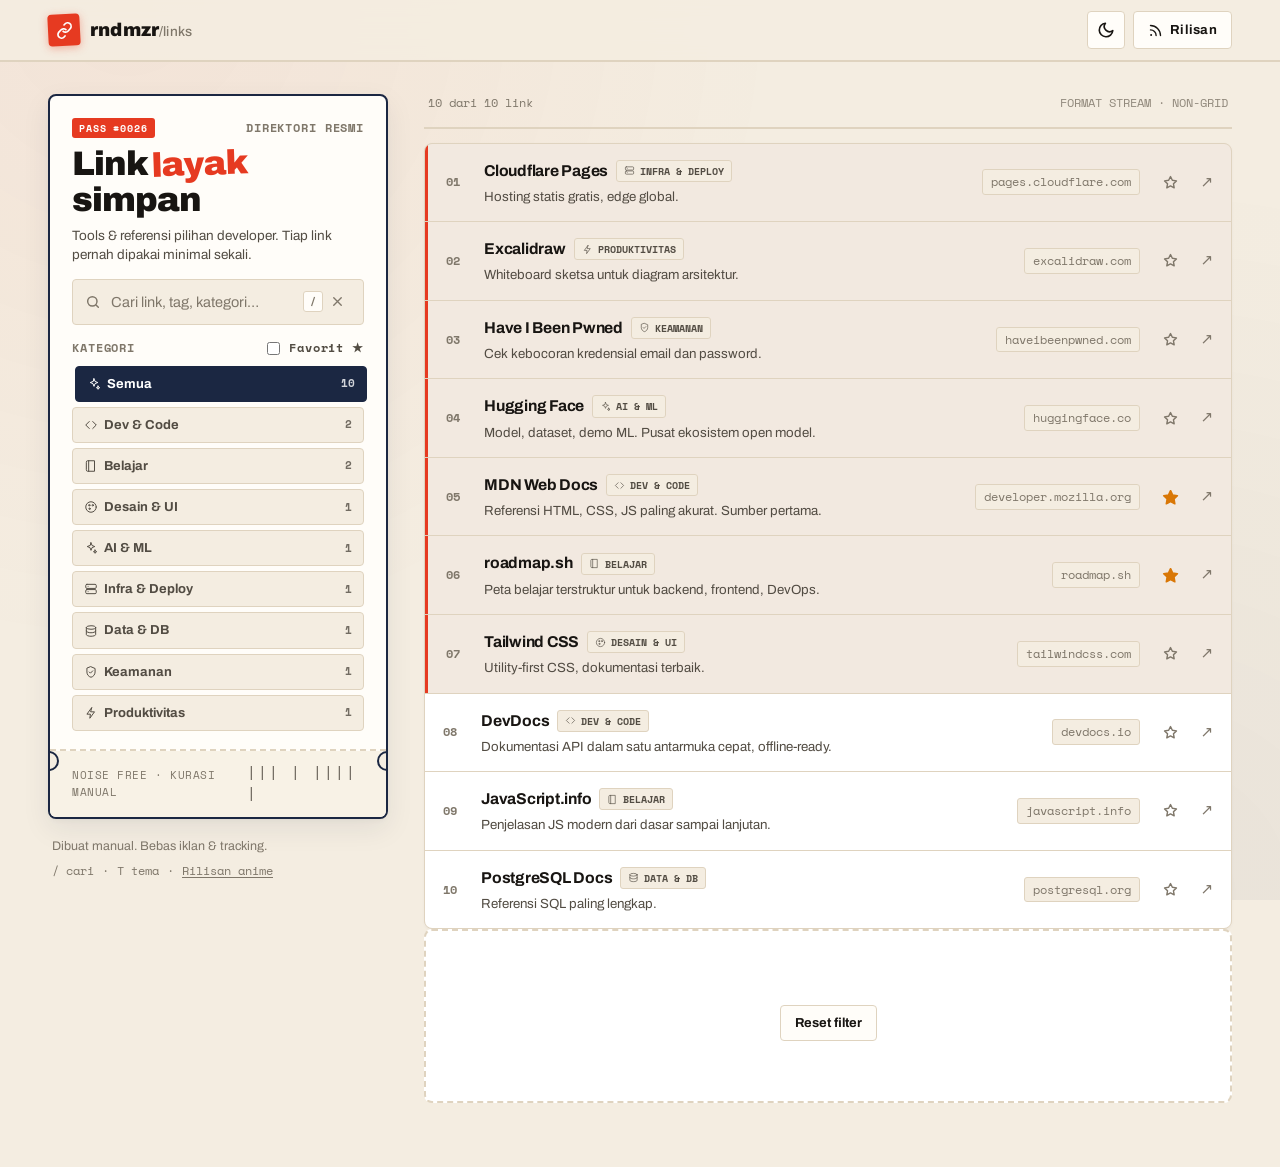
==== commit 006853f0: "feat: redesign UI stream linear, modal ticket pass brutalist, filter season, pencarian arsip web, da" ====
--- a/public/index.html
+++ b/public/index.html
@@ -2,7 +2,7 @@
 <html lang="id" data-theme="light">
 <head>
 <meta charset="utf-8">
-<meta name="viewport" content="width=device-width, initial-scale=1">
+<meta name="viewport" content="width=device-width, initial-scale=1, viewport-fit=cover">
 <title>rndmzr — link bermanfaat, kurasi manual</title>
 <meta name="description" content="Tools, sumber belajar, referensi yang benar-benar dipakai developer Indonesia. Tanpa iklan, tanpa noise. Dibuat manual, tiap link pernah dipakai minimal sekali.">
 <meta name="color-scheme" content="light dark">
@@ -12,6 +12,10 @@
 <link rel="preconnect" href="https://fonts.gstatic.com" crossorigin>
 <link href="https://fonts.googleapis.com/css2?family=Archivo:wght@400;500;600;700;800;900&family=Space+Mono:wght@400;700&display=swap" rel="stylesheet">
 <link rel="stylesheet" href="assets/style.css">
+<script>
+  const savedTheme = localStorage.getItem('rndmzr:theme') || (window.matchMedia('(prefers-color-scheme: dark)').matches ? 'dark' : 'light');
+  document.documentElement.setAttribute('data-theme', savedTheme);
+</script>
 </head>
 <body>
 <a class="skip" href="#grid">Lewati ke daftar link</a>
@@ -23,12 +27,12 @@
       <span class="brand-text">rndmzr<em>/links</em></span>
     </a>
     <div class="topbar-actions">
-      <button id="themeBtn" class="icon-btn" type="button" aria-label="Ganti tema" title="Ganti tema (T)">
-        <svg class="ico-sun" viewBox="0 0 24 24" fill="none" stroke="currentColor" stroke-width="2" stroke-linecap="round"><circle cx="12" cy="12" r="4"/><path d="M12 2v2M12 20v2M4.9 4.9l1.4 1.4M17.7 17.7l1.4 1.4M2 12h2M20 12h2M4.9 19.1l1.4-1.4M17.7 6.3l1.4-1.4"/></svg>
-        <svg class="ico-moon" viewBox="0 0 24 24" fill="none" stroke="currentColor" stroke-width="2" stroke-linecap="round" stroke-linejoin="round"><path d="M21 12.8A9 9 0 1 1 11.2 3a7 7 0 0 0 9.8 9.8z"/></svg>
+      <button id="themeBtn" class="theme-btn" type="button" aria-label="Ganti tema" title="Ganti tema (T)">
+        <svg class="theme-icon icon-sun" viewBox="0 0 24 24" fill="none" stroke="currentColor" stroke-linecap="round"><circle cx="12" cy="12" r="4"/><path d="M12 2v2M12 20v2M4.9 4.9l1.4 1.4M17.7 17.7l1.4 1.4M2 12h2M20 12h2M4.9 19.1l1.4-1.4M17.7 6.3l1.4-1.4"/></svg>
+        <svg class="theme-icon icon-moon" viewBox="0 0 24 24" fill="none" stroke="currentColor" stroke-linecap="round" stroke-linejoin="round"><path d="M21 12.8A9 9 0 1 1 11.2 3a7 7 0 0 0 9.8 9.8z"/></svg>
       </button>
-      <a class="btn-paper" href="/anime" title="Rilisan anime sub Indo">
-        <svg viewBox="0 0 24 24" fill="none" stroke="currentColor" stroke-width="2" stroke-linecap="round"><path d="M4 11a9 9 0 0 1 9 9"/><path d="M4 4a16 16 0 0 1 16 16"/><circle cx="5" cy="19" r="1.6" fill="currentColor" stroke="none"/></svg>
+      <a class="btn-nav-anime" href="/anime" title="Rilisan anime sub Indo">
+        <svg viewBox="0 0 24 24" fill="none" stroke="currentColor" stroke-width="2.2" stroke-linecap="round"><path d="M4 11a9 9 0 0 1 9 9"/><path d="M4 4a16 16 0 0 1 16 16"/><circle cx="5" cy="19" r="1.6" fill="currentColor" stroke="none"/></svg>
         <span>Rilisan</span>
       </a>
     </div>
@@ -37,37 +41,48 @@
 
 <div class="wrap app-layout">
   <aside class="sidebar">
-    <div class="bill-panel">
-      <div class="bill-panel-head">
+    <div class="ticket bill-panel">
+      <div class="ticket-notch-left" aria-hidden="true"></div>
+      <div class="ticket-notch-right" aria-hidden="true"></div>
+
+      <div class="ticket-header bill-panel-head">
+        <div class="ticket-tag-row">
+          <span class="ticket-badge">PASS #0026</span>
+          <span class="mono">DIREKTORI RESMI</span>
+        </div>
         <h1 id="headline">Link <em>layak</em> simpan</h1>
-        <p class="lede">Tools &amp; referensi pilihan developer.<br><span class="mono count-badge"><span id="totalCount">0</span> link · <span id="catCount">0</span> kategori</span></p>
+        <p class="lede">Tools &amp; referensi pilihan developer. Tiap link pernah dipakai minimal sekali.</p>
       </div>
 
-      <div class="search">
-        <svg class="search-ico" viewBox="0 0 24 24" fill="none" stroke="currentColor" stroke-width="2.2" stroke-linecap="round" aria-hidden="true"><circle cx="11" cy="11" r="7"/><path d="m20 20-3.5-3.5"/></svg>
-        <input id="q" type="search" placeholder="Cari link, tag, kategori…" autocomplete="off" spellcheck="false" aria-label="Cari link" aria-controls="grid">
-        <kbd class="hint-key" aria-hidden="true">/</kbd>
-        <button id="clearBtn" class="clear-btn" type="button" aria-label="Bersihkan pencarian" hidden>
-          <svg viewBox="0 0 24 24" fill="none" stroke="currentColor" stroke-width="2.2" stroke-linecap="round"><path d="M18 6 6 18M6 6l12 12"/></svg>
-        </button>
+      <div class="ticket-body">
+        <div class="search">
+          <svg class="search-ico" viewBox="0 0 24 24" fill="none" stroke="currentColor" stroke-width="2.2" stroke-linecap="round" aria-hidden="true"><circle cx="11" cy="11" r="7"/><path d="m20 20-3.5-3.5"/></svg>
+          <input id="q" type="search" placeholder="Cari link, tag, kategori…" autocomplete="off" spellcheck="false" aria-label="Cari link" aria-controls="grid">
+          <kbd class="hint-key" aria-hidden="true">/</kbd>
+          <button id="clearBtn" class="clear-btn" type="button" aria-label="Bersihkan pencarian" hidden>
+            <svg viewBox="0 0 24 24" fill="none" stroke="currentColor" stroke-width="2.2" stroke-linecap="round"><path d="M18 6 6 18M6 6l12 12"/></svg>
+          </button>
+        </div>
+
+        <div class="filter-block">
+          <div class="filter-title-row">
+            <span class="mono filter-label">KATEGORI</span>
+            <label class="toggle"><input id="favOnly" type="checkbox"><span>Favorit ★</span></label>
+          </div>
+          <div id="chips" class="chips"></div>
+        </div>
       </div>
 
-      <div class="filter-block">
-        <div class="filter-title-row">
-          <span class="mono filter-label">KATEGORI</span>
-          <label class="toggle"><input id="favOnly" type="checkbox"><span>Favorit</span></label>
-        </div>
-        <div id="chips" class="chips"></div>
-      </div>
+      <div class="ticket-perforation" aria-hidden="true"></div>
 
-      <div class="bill-panel-foot" aria-hidden="true">
-        <span>TICKET · DIREKTORI RESMI</span>
-        <span>NOISE FREE</span>
+      <div class="ticket-stub" aria-hidden="true">
+        <span>NOISE FREE · KURASI MANUAL</span>
+        <span class="stub-barcode">||| | |||| |</span>
       </div>
     </div>
 
     <div class="sidebar-meta">
-      <p class="meta-note">Dibuat manual. Tiap link pernah dipakai minimal sekali.</p>
+      <p class="meta-note">Dibuat manual. Bebas iklan &amp; tracking.</p>
       <div class="mono meta-keys">
         <span>/ cari</span><span>·</span><span>T tema</span><span>·</span><a href="/anime">Rilisan anime</a>
       </div>
@@ -77,23 +92,37 @@
   <main class="catalog">
     <div class="result-bar">
       <p id="status" class="status" role="status" aria-live="polite"></p>
+      <span class="mono view-mode-label">FORMAT STREAM · NON-GRID</span>
     </div>
 
-    <ul id="grid" class="grid"></ul>
+    <ul id="grid" class="grid stream-list"></ul>
 
     <div id="empty" class="empty" hidden>
       <p></p>
-      <button id="resetBtn" class="btn-ink" type="button">Reset filter</button>
+      <button id="resetBtn" class="btn-paper" type="button">Reset filter</button>
     </div>
   </main>
 </div>
 
-<footer class="mobile-footer wrap">
-  <p>Dibuat manual. Tiap link pernah dipakai minimal sekali.</p>
-  <div class="mono">
-    <span>Ctrl/⌘ + K cari</span><span>·</span><span>T tema</span><span>·</span><a href="/anime">Rilisan anime</a>
-  </div>
-</footer>
+<!-- Mobile Bottom Dock for Thumb Navigation -->
+<nav class="mobile-bottom-dock" aria-label="Navigasi Bawah">
+  <button class="dock-btn active" id="dockTopBtn" type="button">
+    <svg viewBox="0 0 24 24" fill="none" stroke="currentColor" stroke-width="2.2"><path d="M4 19.5v-15A2.5 2.5 0 0 1 6.5 2H20v20H6.5a2.5 2.5 0 0 1-2.5-2.5Z"/></svg>
+    <span>Link</span>
+  </button>
+  <button class="dock-btn" id="dockSearchBtn" type="button">
+    <svg viewBox="0 0 24 24" fill="none" stroke="currentColor" stroke-width="2.2"><circle cx="11" cy="11" r="8"/><line x1="21" y1="21" x2="16.65" y2="16.65"/></svg>
+    <span>Cari</span>
+  </button>
+  <a class="dock-btn" href="/anime">
+    <svg viewBox="0 0 24 24" fill="none" stroke="currentColor" stroke-width="2.2"><circle cx="12" cy="12" r="10"/><polygon points="10 8 16 12 10 16 10 8" fill="currentColor"/></svg>
+    <span>Anime</span>
+  </a>
+  <button class="dock-btn" id="dockThemeBtn" type="button">
+    <svg viewBox="0 0 24 24" fill="none" stroke="currentColor" stroke-width="2.2"><path d="M21 12.8A9 9 0 1 1 11.2 3a7 7 0 0 0 9.8 9.8z"/></svg>
+    <span>Tema</span>
+  </button>
+</nav>
 
 <div id="toast" class="toast" role="status" aria-live="polite"></div>
 
--- a/public/assets/style.css
+++ b/public/assets/style.css
@@ -1,70 +1,79 @@
 /* ============================================================
-   rndmzr — Fillmore Handbill world · catalog layout
-   letterpress + split-fountain  ·  operate mode
+   rndmzr — Physical Ticket Pass + Streamlined Linear Hub
+   Warm paper & midnight palette · Zero Grid Linear List
    ============================================================ */
 :root {
   --font-display: "Archivo", ui-sans-serif, system-ui, sans-serif;
   --font-mono: "Space Mono", ui-monospace, SFMono-Regular, Menlo, monospace;
-  --r-sm: 4px; --r-md: 8px; --r-full: 999px;
-  --ease: cubic-bezier(.25, 1, .5, 1);
+  --r-sm: 4px;
+  --r-md: 8px;
+  --r-lg: 12px;
+  --r-full: 999px;
+  --ease: cubic-bezier(.16, 1, .3, 1);
   --dur: 160ms;
-  --wrap: 1200px;
-  --paper: #f3ead8;
-  --fountain-red: #e8452c;
-  --fountain-yolk: #f5d64c;
-  --midnight: #1b2a52;
-  --ink: #1a1a1a;
-  --hairline: #d8cbb4;
+  --wrap: 1240px;
 }
 
 [data-theme="light"] {
   color-scheme: light;
-  --bg: #f3ead8;
-  --bg-soft: #efe3cf;
-  --surface: rgba(255, 251, 243, .86);
+  --bg: #f4ede1;
+  --bg-soft: #ede4d4;
+  --surface: #ffffff;
+  --surface-hover: #fbf7ef;
   --surface-2: #e8dcc6;
-  --line: #d8cbb4;
+  --ticket-bg: #fffdf9;
+  --ticket-stub: #f8f2e6;
+  --ticket-notch: #f4ede1;
+  --line: #dfd3bf;
   --line-soft: #e4d8c2;
+  --line-dark: #1b2742;
   --fg: #181512;
-  --fg-soft: #4f4a40;
-  --fg-dim: #6f6a5f;
-  --accent: #e8452c;
-  --accent-2: #f5d64c;
-  --accent-fg: #f3ead8;
-  --accent-soft: rgb(232 69 44 / .08);
-  --warn: #b9751f;
-  --shadow: 0 2px 12px rgb(27 42 82 / .08);
-  --grad-split: linear-gradient(100deg, var(--fountain-red), var(--fountain-yolk));
-  --grad-midnight: linear-gradient(140deg, #1b2a52, #223664);
+  --fg-soft: #524c43;
+  --fg-dim: #7f776a;
+  --accent: #e63a21;
+  --accent-2: #d97706;
+  --accent-soft: rgba(230, 58, 33, 0.08);
+  --shadow-ticket: 0 10px 28px rgba(27, 39, 66, 0.08), 0 2px 6px rgba(27, 39, 66, 0.04);
+  --shadow-row: 0 1px 3px rgba(27, 39, 66, 0.04);
+  --shadow-dock: 0 -4px 20px rgba(27, 39, 66, 0.08);
 }
 
 [data-theme="dark"] {
   color-scheme: dark;
-  --bg: #12141c;
-  --bg-soft: #161a26;
-  --surface: #1b2130;
+  --bg: #0e1117;
+  --bg-soft: #141822;
+  --surface: #181e2b;
+  --surface-hover: #1f2738;
   --surface-2: #212a3d;
-  --line: #2c3245;
+  --ticket-bg: #161b26;
+  --ticket-stub: #131720;
+  --ticket-notch: #0e1117;
+  --line: #293245;
   --line-soft: #232a3b;
-  --fg: #f3ead8;
-  --fg-soft: #b3a98e;
-  --fg-dim: #7d7257;
-  --accent: #f05a3c;
-  --accent-2: #f5d64c;
-  --accent-mid: #8c5a4c;
-  --accent-fg: #12141c;
-  --grad-split: linear-gradient(100deg, #f05a3c, #f5d64c);
+  --line-dark: #3b4760;
+  --fg: #f5eee2;
+  --fg-soft: #b2a999;
+  --fg-dim: #7c7466;
+  --accent: #f05238;
+  --accent-2: #f59e0b;
+  --accent-soft: rgba(240, 82, 56, 0.15);
+  --shadow-ticket: 0 12px 36px rgba(0, 0, 0, 0.5), 0 2px 8px rgba(0, 0, 0, 0.3);
+  --shadow-row: 0 1px 4px rgba(0, 0, 0, 0.3);
+  --shadow-dock: 0 -4px 24px rgba(0, 0, 0, 0.5);
 }
 
 *, *::before, *::after { box-sizing: border-box; }
 html { scroll-behavior: smooth; }
 body {
-  margin: 0; background: var(--bg); color: var(--fg);
+  margin: 0;
+  background: var(--bg);
+  color: var(--fg);
   font: 400 16px/1.55 var(--font-display);
   -webkit-font-smoothing: antialiased;
   overflow-x: hidden;
-}
-h1, h3, p { margin: 0; }
+  transition: background var(--dur), color var(--dur);
+}
+h1, h2, h3, p { margin: 0; }
 a { color: inherit; text-decoration: none; }
 button, input { font: inherit; color: inherit; }
 :focus-visible { outline: 2px solid var(--accent); outline-offset: 2px; border-radius: var(--r-sm); }
@@ -73,300 +82,753 @@
 }
 .skip:focus {
   position: fixed; z-index: 100; top: 12px; left: 12px; padding: 10px 16px;
-  background: var(--accent); color: var(--accent-fg); border-radius: var(--r-sm); font-weight: 700; letter-spacing: .02em;
-}
-
-/* ---- paper ground ---- */
+  background: var(--accent); color: #fff; border-radius: var(--r-sm); font-weight: 700; letter-spacing: .02em;
+}
+
+/* Ambient ground */
 body::before {
-  content: ""; position: fixed; inset: 0; z-index: -3;
-  background:
-    radial-gradient(120% 90% at 12% -5%, var(--fountain-yolk) 0%, transparent 45%),
-    radial-gradient(100% 80% at 105% 0%, var(--accent) 0%, transparent 40%);
-  opacity: .55;
-}
-[data-theme="dark"] body::before { opacity: .18; }
-
-.wrap { width: 100%; max-width: var(--wrap); margin-inline: auto; padding-inline: clamp(16px, 4vw, 32px); }
+  content: "";
+  position: fixed;
+  inset: 0;
+  z-index: -1;
+  pointer-events: none;
+  background: radial-gradient(circle at 10% 0%, rgba(230, 58, 33, 0.05) 0%, transparent 45%),
+              radial-gradient(circle at 90% 100%, rgba(27, 39, 66, 0.05) 0%, transparent 50%);
+}
+
+.wrap { width: 100%; max-width: var(--wrap); margin-inline: auto; padding-inline: clamp(16px, 3.5vw, 28px); }
 .mono { font-family: var(--font-mono); font-size: 12px; }
 
 /* ---- topbar ---- */
 .topbar {
-  position: sticky; top: 0; z-index: 20;
+  position: sticky;
+  top: 0;
+  z-index: 30;
   background: color-mix(in srgb, var(--bg) 88%, transparent);
-  -webkit-backdrop-filter: blur(14px); backdrop-filter: blur(14px);
-  border-bottom: 3px solid var(--ink, var(--fg));
-}
-[data-theme="light"] .topbar { border-bottom-color: var(--midnight); }
-.topbar-inner { display: flex; align-items: center; justify-content: space-between; gap: 12px; height: 60px; }
-.brand { display: flex; align-items: center; gap: 10px; font-weight: 800; letter-spacing: -.02em; }
+  -webkit-backdrop-filter: blur(14px);
+  backdrop-filter: blur(14px);
+  border-bottom: 2px solid var(--line);
+  transition: border-color var(--dur);
+}
+.topbar-inner {
+  display: flex;
+  align-items: center;
+  justify-content: space-between;
+  gap: 12px;
+  height: 60px;
+}
+.brand {
+  display: flex;
+  align-items: center;
+  gap: 10px;
+  font-weight: 900;
+  font-size: 1.15rem;
+  letter-spacing: -.02em;
+}
 .brand-mark {
-  display: grid; place-items: center; width: 30px; height: 30px; border-radius: var(--r-sm);
-  background: var(--grad-midnight); color: #f3ead8;
-  transform: rotate(-4deg);
-}
-.brand-mark svg { width: 16px; height: 16px; }
+  display: grid;
+  place-items: center;
+  width: 32px;
+  height: 32px;
+  border-radius: var(--r-sm);
+  background: var(--accent);
+  color: #fff;
+  transform: rotate(-3deg);
+  box-shadow: 0 2px 8px rgba(230, 58, 33, 0.35);
+  flex-shrink: 0;
+}
+.brand-mark svg { width: 17px; height: 17px; }
 .brand-text { letter-spacing: .01em; }
-.brand-text em { font-style: normal; color: var(--fg-dim); font-weight: 500; }
-
-.topbar-actions { display: flex; align-items: center; gap: 8px; }
-.icon-btn {
-  display: grid; place-items: center; width: 36px; height: 36px; cursor: pointer;
-  background: none; border: 2px solid transparent; border-radius: var(--r-sm);
-  color: var(--fg-soft); transition: color var(--dur), background var(--dur), border-color var(--dur);
-}
-.icon-btn svg { width: 17px; height: 17px; }
-.icon-btn:hover { color: var(--fg); background: var(--surface-2); border-color: var(--line); }
-[data-theme="dark"] .ico-sun, [data-theme="light"] .ico-moon { display: none; }
-
-.btn-paper, .btn-ink {
-  display: inline-flex; align-items: center; gap: 7px; padding: 8px 14px; cursor: pointer;
-  font-size: 13px; font-weight: 700; letter-spacing: .04em; text-transform: uppercase;
-  transition: transform var(--dur) var(--ease), background var(--dur), border-color var(--dur), color var(--dur);
-}
+.brand-text em { font-style: normal; color: var(--fg-dim); font-weight: 500; font-size: 0.85rem; }
+
+/* Equal Topbar Action Buttons */
+.topbar-actions {
+  display: flex;
+  align-items: center;
+  gap: 8px;
+}
+.theme-btn,
+.btn-nav-anime {
+  height: 38px;
+  border-radius: var(--r-sm);
+  border: 1.5px solid var(--line);
+  background: var(--ticket-bg);
+  color: var(--fg);
+  display: inline-flex;
+  align-items: center;
+  justify-content: center;
+  box-sizing: border-box;
+  transition: all var(--dur) var(--ease);
+  text-decoration: none;
+  font-family: inherit;
+}
+.theme-btn {
+  width: 38px;
+  padding: 0;
+  cursor: pointer;
+  flex-shrink: 0;
+}
+.theme-btn:hover {
+  border-color: var(--accent);
+  transform: translateY(-1px);
+}
+.theme-icon {
+  width: 18px;
+  height: 18px;
+  stroke-width: 2.2;
+}
+[data-theme="light"] .icon-sun { display: none; }
+[data-theme="light"] .icon-moon { display: block; }
+[data-theme="dark"] .icon-sun { display: block; color: var(--accent-2); }
+[data-theme="dark"] .icon-moon { display: none; }
+
+.btn-nav-anime {
+  padding: 0 14px;
+  gap: 7px;
+  font-size: 0.82rem;
+  font-weight: 700;
+  letter-spacing: .02em;
+  white-space: nowrap;
+}
+.btn-nav-anime svg { width: 15px; height: 15px; flex-shrink: 0; }
+.btn-nav-anime:hover {
+  border-color: var(--accent);
+  color: var(--accent);
+  transform: translateY(-1px);
+}
+
+/* Button variants */
 .btn-paper {
-  background: var(--paper, #f3ead8); color: #181512; border: 2px solid var(--midnight, #1b2a52);
+  display: inline-flex;
+  align-items: center;
+  gap: 7px;
+  height: 36px;
+  padding: 0 14px;
+  cursor: pointer;
+  background: var(--ticket-bg);
+  border: 1.5px solid var(--line);
   border-radius: var(--r-sm);
-}
-.btn-paper:hover { transform: translateY(-1px); }
-.btn-ink {
-  background: var(--ink, #1a1a1a); color: #f3ead8; border: 2px solid var(--ink);
-  border-radius: var(--r-sm);
-}
-.btn-ink svg { width: 13px; height: 13px; }
-.btn-ink:hover { background: #000; }
-[data-theme="dark"] .btn-paper { background: #2c3447; color: #f3ead8; border-color: #2c3447; }
-[data-theme="dark"] .btn-ink { background: #f3ead8; color: #12141c; border-color: #f3ead8; }
-[data-theme="dark"] .btn-ink:hover { background: #fff; }
-@media (max-width: 560px) {
-  .btn-paper, .btn-ink { padding: 8px 10px; }
-  .btn-paper span, .btn-ink span { display: none; }
-}
-
-/* ---- app layout :: 2-pane ---- */
+  color: var(--fg);
+  font-size: 13px;
+  font-weight: 700;
+  transition: all var(--dur) var(--ease);
+}
+.btn-paper:hover {
+  border-color: var(--accent);
+  color: var(--accent);
+}
+
+/* ---- App Layout ---- */
 .app-layout {
   display: grid;
-  grid-template-columns: 330px minmax(0, 1fr);
+  grid-template-columns: 340px minmax(0, 1fr);
   gap: 36px;
-  padding-block: 36px 72px;
+  padding-block: 32px 64px;
   align-items: start;
 }
 
-/* ---- sidebar (control panel) ---- */
-.sidebar { position: sticky; top: 84px; display: flex; flex-direction: column; gap: 18px; min-width: 0; }
-.bill-panel {
-  background: var(--surface);
-  border: 2px solid var(--midnight);
+/* ---- Sidebar & Physical Ticket Pass ---- */
+.sidebar {
+  position: sticky;
+  top: 84px;
+  display: flex;
+  flex-direction: column;
+  gap: 16px;
+  min-width: 0;
+}
+
+.ticket.bill-panel {
+  position: relative;
+  background: var(--ticket-bg);
+  border: 2px solid var(--line-dark);
+  border-radius: var(--r-md);
+  box-shadow: var(--shadow-ticket);
+  display: flex;
+  flex-direction: column;
+  overflow: hidden;
+}
+
+/* Ticket Perforation Notches */
+.ticket-notch-left,
+.ticket-notch-right {
+  position: absolute;
+  width: 20px;
+  height: 20px;
+  border-radius: 50%;
+  background: var(--ticket-notch);
+  border: 2px solid var(--line-dark);
+  top: calc(100% - 66px);
+  z-index: 2;
+}
+.ticket-notch-left {
+  left: -11px;
+  clip-path: polygon(50% 0%, 100% 0%, 100% 100%, 50% 100%);
+}
+.ticket-notch-right {
+  right: -11px;
+  clip-path: polygon(0% 0%, 50% 0%, 50% 100%, 0% 100%);
+}
+
+.ticket-header {
+  padding: 22px 22px 14px;
+  display: flex;
+  flex-direction: column;
+  gap: 8px;
+}
+.ticket-tag-row {
+  display: flex;
+  justify-content: space-between;
+  align-items: center;
+  font-family: var(--font-mono);
+  font-size: 0.68rem;
+  font-weight: 700;
+  color: var(--fg-dim);
+  letter-spacing: .08em;
+}
+.ticket-badge {
+  background: var(--accent);
+  color: #fff;
+  padding: 2px 7px;
+  border-radius: 3px;
+  font-size: 0.65rem;
+}
+#headline {
+  font-size: clamp(28px, 2.8vw, 34px);
+  font-weight: 900;
+  line-height: 1.05;
+  letter-spacing: -.03em;
+  font-family: var(--font-display);
+}
+#headline em {
+  font-style: normal;
+  color: var(--accent);
+  display: inline-block;
+  transform: rotate(-2deg);
+}
+.lede {
+  color: var(--fg-soft);
+  font-size: 13.5px;
+  line-height: 1.45;
+}
+
+.ticket-body {
+  padding: 0 22px 16px;
+  display: flex;
+  flex-direction: column;
+  gap: 14px;
+}
+
+/* Integrated Search */
+.search {
+  position: relative;
+  display: flex;
+  align-items: center;
+  background: var(--bg);
+  border: 1.5px solid var(--line);
   border-radius: var(--r-sm);
-  padding: 22px 20px;
+  padding: 2px 12px;
+  transition: all var(--dur) var(--ease);
+}
+.search:focus-within {
+  border-color: var(--accent);
+  box-shadow: 0 0 0 3px var(--accent-soft);
+  background: var(--ticket-bg);
+}
+.search-ico {
+  flex: none;
+  width: 16px;
+  height: 16px;
+  color: var(--fg-dim);
+  margin-right: 8px;
+}
+.search input {
+  flex: 1;
+  min-width: 0;
+  height: 40px;
+  border: 0;
+  background: none;
+  outline: none;
+  font-size: 14.5px;
+}
+.search input::placeholder { color: var(--fg-dim); }
+.hint-key {
+  padding: 2px 6px;
+  border: 1px solid var(--line);
+  border-radius: 3px;
+  font-family: var(--font-mono);
+  font-size: 10px;
+  font-weight: 700;
+  color: var(--fg-dim);
+  background: var(--ticket-bg);
+}
+.clear-btn {
+  display: grid;
+  place-items: center;
+  width: 28px;
+  height: 28px;
+  border: 0;
+  background: none;
+  cursor: pointer;
+  color: var(--fg-dim);
+  border-radius: var(--r-sm);
+}
+.clear-btn svg { width: 15px; height: 15px; }
+
+/* Filter Block & Chips */
+.filter-block { display: flex; flex-direction: column; gap: 8px; }
+.filter-title-row {
+  display: flex;
+  align-items: center;
+  justify-content: space-between;
+  font-family: var(--font-mono);
+  font-size: 0.7rem;
+  font-weight: 700;
+  color: var(--fg-dim);
+  letter-spacing: .08em;
+}
+.toggle {
+  display: inline-flex;
+  align-items: center;
+  gap: 6px;
+  font-size: 12px;
+  font-weight: 600;
+  color: var(--fg-soft);
+  cursor: pointer;
+  user-select: none;
+}
+.toggle input {
+  accent-color: var(--accent);
+  cursor: pointer;
+}
+
+.chips {
   display: flex;
   flex-direction: column;
-  gap: 20px;
-  min-width: 0;
-}
-[data-theme="dark"] .bill-panel { border-color: var(--line); }
-
-.bill-panel-head { display: flex; flex-direction: column; gap: 10px; }
-#headline { font-size: clamp(30px, 3vw, 38px); font-weight: 900; line-height: 1.02; letter-spacing: -.03em; font-family: var(--font-display); text-wrap: balance; }
-#headline em { font-style: normal; color: var(--accent); position: relative; display: inline-block; transform: rotate(-2deg); }
-.lede { color: var(--fg-soft); font-size: 14px; line-height: 1.5; }
-.lede strong { color: var(--fg); font-weight: 700; }
-.count-badge { display: inline-block; margin-top: 4px; color: var(--fg-dim); }
-
-/* ---- search (ink field) ---- */
-.search {
-  position: relative; display: flex; align-items: center; gap: 10px;
-  padding: 3px 8px 3px 16px;
-  background: var(--bg-soft); border: 2px solid var(--midnight); border-radius: var(--r-sm);
-  transition: border-color var(--dur), box-shadow var(--dur);
-}
-[data-theme="dark"] .search { border-color: var(--accent-2); }
-.search:focus-within { border-color: var(--accent); box-shadow: 0 0 0 3px var(--accent-soft); }
-.search-ico { flex: none; width: 17px; height: 17px; color: var(--fg-dim); }
-.search input { flex: 1; min-width: 0; height: 44px; border: 0; background: none; outline: none; font-size: 15px; }
-.search input::placeholder { color: var(--fg-dim); }
-.search input::-webkit-search-cancel-button { display: none; }
-.hint-key {
-  flex: none; padding: 3px 8px; border: 2px solid var(--line); border-radius: var(--r-sm);
-  font-family: var(--font-mono); font-size: 10px; font-weight: 700; color: var(--fg-dim);
-}
-.search:focus-within .hint-key { opacity: 0; }
-.clear-btn {
-  display: grid; place-items: center; width: 32px; height: 32px; flex: none; cursor: pointer;
-  background: none; border: 0; border-radius: var(--r-sm); color: var(--fg-dim);
-}
-.clear-btn svg { width: 16px; height: 16px; }
-.clear-btn:hover { color: var(--fg); background: var(--surface-2); }
-
-/* ---- filter block ---- */
-.filter-block { display: flex; flex-direction: column; gap: 12px; min-width: 0; }
-.filter-title-row { display: flex; align-items: center; justify-content: space-between; gap: 10px; }
-.filter-label { font-size: 11px; font-weight: 700; letter-spacing: .09em; color: var(--fg-dim); }
-.toggle { display: inline-flex; align-items: center; gap: 7px; font-size: 12px; font-weight: 600; color: var(--fg-soft); cursor: pointer; user-select: none; }
-.toggle input { appearance: none; width: 34px; height: 20px; border-radius: 2px; background: var(--bg-soft); border: 2px solid var(--midnight); position: relative; cursor: pointer; transition: background var(--dur), border-color var(--dur); }
-.toggle input::after { content: ""; position: absolute; top: 1px; left: 1px; width: 14px; height: 14px; background: var(--accent); transition: transform var(--dur) var(--ease), background var(--dur); }
-.toggle input:checked { background: var(--accent-soft); border-color: var(--accent); }
-.toggle input:checked::after { transform: translateX(14px); background: var(--accent); }
-
-.chips { display: flex; flex-direction: column; gap: 6px; max-width: 100%; }
+  gap: 5px;
+}
 .chip {
-  display: flex; align-items: center; gap: 9px; width: 100%; padding: 8px 12px; cursor: pointer;
-  background: var(--bg-soft); border: 1.5px solid var(--line); border-radius: var(--r-sm);
-  font-size: 13px; font-weight: 700; color: var(--fg-soft); text-align: left; white-space: nowrap;
-  transition: color var(--dur), border-color var(--dur), background var(--dur), transform var(--dur) var(--ease);
-}
-.chip svg { width: 14px; height: 14px; flex: none; }
-.chip:hover { color: var(--fg); border-color: var(--midnight); background: var(--surface); transform: translateX(2px); }
-[data-theme="dark"] .chip:hover { border-color: var(--accent-2); }
-.chip[aria-pressed="true"] { background: var(--midnight); border-color: var(--midnight); color: #f3ead8; transform: translateX(3px); }
-[data-theme="dark"] .chip[aria-pressed="true"] { background: var(--accent-2); border-color: var(--accent-2); color: #12141c; }
-.chip .n { margin-left: auto; font-family: var(--font-mono); font-size: 11px; opacity: .8; }
-
-.bill-panel-foot {
-  display: flex; justify-content: space-between; align-items: center;
-  font-family: var(--font-mono); font-size: 9.5px; font-weight: 700; letter-spacing: .07em;
-  color: var(--fg-dim); border-top: 2px dashed var(--line); padding-top: 12px;
-}
-
-.sidebar-meta { padding: 2px 4px; color: var(--fg-dim); display: flex; flex-direction: column; gap: 6px; }
-.meta-note { margin: 0; font-size: 12.5px; line-height: 1.45; }
+  display: flex;
+  align-items: center;
+  justify-content: space-between;
+  width: 100%;
+  padding: 7px 11px;
+  border-radius: var(--r-sm);
+  border: 1px solid var(--line);
+  background: var(--bg);
+  color: var(--fg-soft);
+  font-size: 13px;
+  font-weight: 700;
+  cursor: pointer;
+  text-align: left;
+  transition: all var(--dur) var(--ease);
+}
+.chip svg { width: 14px; height: 14px; flex: none; margin-right: 6px; }
+.chip:hover {
+  background: var(--surface-hover);
+  color: var(--fg);
+  border-color: var(--line-dark);
+  transform: translateX(2px);
+}
+.chip[aria-pressed="true"] {
+  background: var(--line-dark);
+  border-color: var(--line-dark);
+  color: #fff;
+  transform: translateX(3px);
+}
+[data-theme="dark"] .chip[aria-pressed="true"] {
+  background: var(--accent);
+  border-color: var(--accent);
+  color: #fff;
+}
+.chip .n {
+  margin-left: auto;
+  font-family: var(--font-mono);
+  font-size: 11px;
+  opacity: .8;
+}
+
+/* Perforation Tear-off Line */
+.ticket-perforation {
+  border-top: 2px dashed var(--line);
+  margin-top: 2px;
+}
+
+/* Ticket Stub */
+.ticket-stub {
+  background: var(--ticket-stub);
+  padding: 12px 22px;
+  display: flex;
+  justify-content: space-between;
+  align-items: center;
+  font-family: var(--font-mono);
+  font-size: 0.68rem;
+  color: var(--fg-dim);
+  letter-spacing: .05em;
+}
+.stub-barcode {
+  font-size: 0.85rem;
+  letter-spacing: 2px;
+  color: var(--fg-soft);
+}
+
+.sidebar-meta {
+  padding: 2px 4px;
+  color: var(--fg-dim);
+  display: flex;
+  flex-direction: column;
+  gap: 6px;
+  font-size: 12.5px;
+}
 .meta-keys { display: flex; gap: 8px; flex-wrap: wrap; }
 .meta-keys a { text-decoration: underline; text-underline-offset: 2px; }
 
-/* ---- catalog / result bar ---- */
+/* ---- Catalog & Result Bar ---- */
 .catalog { min-width: 0; }
-.result-bar { display: flex; align-items: center; justify-content: space-between; gap: 12px; padding: 6px 4px 18px; }
-.status { font-family: var(--font-mono); font-size: 12px; color: var(--fg-dim); letter-spacing: .02em; }
-
-/* ---- cards grid ---- */
-.grid {
-  list-style: none; padding: 0; margin: 0;
+.result-bar {
+  display: flex;
+  align-items: center;
+  justify-content: space-between;
+  padding: 0 4px 14px;
+  border-bottom: 2px solid var(--line);
+  font-family: var(--font-mono);
+  font-size: 0.75rem;
+  color: var(--fg-dim);
+  margin-bottom: 14px;
+}
+.view-mode-label { font-size: 0.72rem; opacity: .85; }
+
+/* ============================================================
+   ZERO GRID: STREAMLINED HORIZONTAL LINEAR ROWS
+   ============================================================ */
+.stream-list {
+  list-style: none;
+  padding: 0;
+  margin: 0;
+  display: flex;
+  flex-direction: column;
+  gap: 1px;
+  background: var(--line);
+  border: 1px solid var(--line);
+  border-radius: var(--r-md);
+  overflow: hidden;
+  box-shadow: var(--shadow-row);
+}
+
+.row.card {
+  display: flex;
+  align-items: center;
+  justify-content: space-between;
+  padding: 15px 18px;
+  background: var(--surface);
+  text-decoration: none;
+  color: inherit;
+  position: relative;
+  transition: all var(--dur) var(--ease);
+  gap: 16px;
+  cursor: pointer;
+}
+.row.card:hover {
+  background: var(--surface-hover);
+  padding-left: 22px;
+}
+.row.card:active {
+  transform: scale(0.996);
+  background: var(--surface-hover);
+}
+.row.card::before {
+  content: "";
+  position: absolute;
+  left: 0;
+  top: 25%;
+  height: 50%;
+  width: 3px;
+  border-radius: 0 3px 3px 0;
+  background: transparent;
+  transition: background var(--dur) ease;
+}
+.row.card:hover::before {
+  background: var(--accent);
+}
+
+.card-link { position: absolute; inset: 0; z-index: 1; }
+
+.row-main-col {
+  display: flex;
+  align-items: center;
+  gap: 16px;
+  min-width: 0;
+  flex: 1;
+}
+.row-index {
+  font-family: var(--font-mono);
+  font-size: 0.72rem;
+  font-weight: 700;
+  color: var(--fg-dim);
+  flex-shrink: 0;
+  width: 22px;
+}
+.row-text-group {
+  display: flex;
+  flex-direction: column;
+  gap: 4px;
+  min-width: 0;
+  flex: 1;
+}
+.row-title-row {
+  display: flex;
+  align-items: center;
+  gap: 8px;
+  flex-wrap: wrap;
+}
+.card-title {
+  font-size: 0.98rem;
+  font-weight: 700;
+  color: var(--fg);
+  letter-spacing: -.015em;
+  transition: color var(--dur);
+}
+.row.card:hover .card-title {
+  color: var(--accent);
+}
+.card-cat {
+  display: inline-flex;
+  align-items: center;
+  gap: 5px;
+  font-family: var(--font-mono);
+  font-size: 0.65rem;
+  font-weight: 700;
+  text-transform: uppercase;
+  padding: 2px 7px;
+  border-radius: 3px;
+  background: var(--bg);
+  border: 1px solid var(--line);
+  color: var(--fg-soft);
+}
+.card-cat-ico svg { width: 11px; height: 11px; display: block; }
+.card-desc {
+  font-size: 0.83rem;
+  color: var(--fg-soft);
+  line-height: 1.45;
+  white-space: nowrap;
+  overflow: hidden;
+  text-overflow: ellipsis;
+  max-width: 580px;
+}
+
+.row-meta-col {
+  display: flex;
+  align-items: center;
+  gap: 12px;
+  flex-shrink: 0;
+}
+.card-host {
+  font-family: var(--font-mono);
+  font-size: 0.72rem;
+  color: var(--fg-dim);
+  padding: 3px 8px;
+  border-radius: 3px;
+  background: var(--bg);
+  border: 1px solid var(--line);
+}
+.star {
+  position: relative;
+  z-index: 2;
+  width: 36px;
+  height: 36px;
+  border-radius: var(--r-sm);
   display: grid;
-  grid-template-columns: repeat(2, minmax(0, 1fr));
-  gap: 16px;
-}
-
-.row.card {
-  position: relative;
-  display: flex; flex-direction: column; justify-content: space-between; gap: 14px;
-  padding: 20px 20px 18px;
+  place-items: center;
+  background: none;
+  border: none;
+  color: var(--fg-dim);
+  font-size: 1.15rem;
+  cursor: pointer;
+  transition: all var(--dur) ease;
+}
+.star:hover, .star[aria-pressed="true"] {
+  color: var(--accent-2);
+  transform: scale(1.15);
+}
+.star svg { width: 17px; height: 17px; }
+.row-arrow {
+  color: var(--fg-dim);
+  font-size: 0.95rem;
+  transition: transform var(--dur) var(--ease), color var(--dur) ease;
+}
+.row.card:hover .row-arrow {
+  color: var(--accent);
+  transform: translate(2px, -2px);
+}
+
+/* Lead row */
+.row.card.lead {
+  background: color-mix(in srgb, var(--accent-soft) 40%, var(--surface));
+  border-left: 3px solid var(--accent);
+}
+
+/* Empty State */
+.empty {
+  display: grid;
+  justify-items: center;
+  gap: 14px;
+  padding: 60px 20px;
+  text-align: center;
+  color: var(--fg-soft);
+  border: 2px dashed var(--line);
+  border-radius: var(--r-md);
   background: var(--surface);
-  border: 2px solid var(--line);
-  border-radius: var(--r-sm);
-  transition: border-color var(--dur), background var(--dur), transform .14s var(--ease), box-shadow var(--dur);
-  animation: rise 320ms var(--ease) both;
-}
-.row.card:hover { border-color: var(--midnight); background: var(--bg-soft); transform: translateY(-2px); box-shadow: 0 4px 16px rgb(27 42 82 / .10); }
-.row.card:focus-within { border-color: var(--midnight); }
-[data-theme="dark"] .row.card:hover { border-color: var(--accent-2); box-shadow: 0 4px 16px rgb(0 0 0 / .4); }
-@keyframes rise { from { opacity: 0; transform: translateY(10px) } }
-.card-link { position: absolute; inset: 0; z-index: 0; }
-
-.card-top { display: flex; align-items: center; gap: 8px; }
-.card-cat {
-  display: inline-flex; align-items: center; gap: 6px; padding: 3px 8px;
-  background: var(--bg-soft); border: 1.5px solid var(--line); border-radius: 2px;
-  font-family: var(--font-mono); font-size: 10.5px; font-weight: 700; text-transform: uppercase;
-  color: var(--fg-soft); white-space: nowrap;
-}
-.card-cat-ico { display: grid; place-items: center; }
-.card-cat-ico svg { width: 12px; height: 12px; }
-.card-host {
-  font-family: var(--font-mono); font-size: 10.5px; color: var(--fg-dim);
-  overflow: hidden; text-overflow: ellipsis; white-space: nowrap; min-width: 0; margin-left: auto;
-}
-
-.star {
-  position: relative; z-index: 1; flex: none; width: 30px; height: 30px; display: grid; place-items: center; cursor: pointer;
-  background: none; border: 1.5px solid transparent; border-radius: var(--r-sm); color: var(--fg-dim);
-  transition: color var(--dur), background var(--dur), transform var(--dur) var(--ease), border-color var(--dur);
-}
-.star svg { width: 16px; height: 16px; }
-.star:hover { color: var(--accent); background: var(--bg-soft); transform: scale(1.08); border-color: var(--line); }
-.star[aria-pressed="true"] { color: var(--accent); border-color: var(--accent); background: var(--accent-soft); }
-
-.card-main { display: flex; flex-direction: column; gap: 6px; flex: 1; }
-.card-title { font-size: 17px; font-weight: 800; line-height: 1.28; letter-spacing: -.015em; color: var(--fg); transition: color var(--dur); }
-.row.card:hover .card-title { color: var(--accent); }
-.card-desc {
-  margin: 0; font-size: 13.5px; line-height: 1.5; color: var(--fg-soft);
-  display: -webkit-box; -webkit-line-clamp: 3; -webkit-box-orient: vertical; overflow: hidden;
-}
-
-.card-foot {
-  display: flex; align-items: center; justify-content: space-between; gap: 10px;
-  padding-top: 12px; border-top: 1px dashed var(--line);
-}
-.card-tags { display: flex; flex-wrap: wrap; gap: 5px; min-width: 0; }
-.tag {
-  display: inline-flex; font-family: var(--font-mono); font-size: 10.5px; line-height: 1;
-  color: var(--fg-dim); border: 1px solid var(--line); border-radius: 2px; padding: 3px 6px; background: var(--bg-soft);
-}
-.card-no { font-family: var(--font-mono); font-size: 11px; font-weight: 700; color: var(--fg-dim); flex: none; }
-
-/* lead card :: split-fountain headliner */
-.row.card.lead {
-  grid-column: 1 / -1;
-  background: var(--grad-split);
-  border: 0;
-  padding: 26px 28px;
-  color: #181512;
-  box-shadow: 0 6px 20px rgb(232 69 44 / .18);
-}
-.row.card.lead:hover { transform: translateY(-2px); background: var(--grad-split); border: 0; box-shadow: 0 8px 24px rgb(232 69 44 / .24); }
-.row.card.lead .card-cat { background: rgba(24, 21, 18, .13); border-color: rgba(24, 21, 18, .3); color: #181512; }
-.row.card.lead .card-host { color: rgba(24, 21, 18, .72); }
-.row.card.lead .star { color: #181512; border-color: transparent; }
-.row.card.lead .star:hover { background: rgba(24, 21, 18, .15); border-color: rgba(24, 21, 18, .4); color: #181512; }
-.row.card.lead .star[aria-pressed="true"] { background: rgba(24, 21, 18, .22); border-color: #181512; }
-.row.card.lead .card-title { font-size: 24px; font-weight: 900; color: #181512; }
-.row.card.lead:hover .card-title { color: #181512; }
-.row.card.lead .card-desc { font-size: 15px; color: rgba(24, 21, 18, .85); }
-.row.card.lead .card-foot { border-top-color: rgba(24, 21, 18, .25); }
-.row.card.lead .tag { background: rgba(24, 21, 18, .1); border-color: rgba(24, 21, 18, .25); color: #181512; }
-.row.card.lead .card-no { color: rgba(24, 21, 18, .7); }
-
-/* ---- empty ---- */
-.empty { display: grid; justify-items: center; gap: 14px; padding: 60px 20px; text-align: center; color: var(--fg-soft); border: 2px dashed var(--line); border-radius: var(--r-sm); }
-.empty p { margin: 0; }
-.empty strong { color: var(--fg); }
-
-/* ---- toast ---- */
+}
+
+/* Toast */
 .toast {
-  position: fixed; left: 50%; bottom: 22px; z-index: 40; translate: -50% 22px;
-  padding: 12px 20px; border-radius: var(--r-sm); background: var(--fg); color: var(--bg);
+  position: fixed; left: 50%; bottom: 22px; z-index: 100; translate: -50% 22px;
+  padding: 10px 18px; border-radius: var(--r-sm); background: var(--fg); color: var(--bg);
   font-size: 13px; font-weight: 800; letter-spacing: .02em; opacity: 0; pointer-events: none;
   transition: opacity var(--dur), translate var(--dur) var(--ease);
 }
 .toast.on { opacity: 1; translate: -50% 0; }
 
-.mobile-footer { display: none; }
-
-/* ---- responsive ---- */
+/* ---- Mobile Bottom Dock ---- */
+.mobile-bottom-dock {
+  display: none;
+  position: fixed;
+  bottom: 0;
+  left: 0;
+  right: 0;
+  z-index: 90;
+  background: color-mix(in srgb, var(--ticket-bg) 92%, transparent);
+  backdrop-filter: blur(18px);
+  -webkit-backdrop-filter: blur(18px);
+  border-top: 1px solid var(--line);
+  box-shadow: var(--shadow-dock);
+  padding: 8px 16px;
+  padding-bottom: max(8px, env(safe-area-inset-bottom));
+  justify-content: space-around;
+  align-items: center;
+}
+.dock-btn {
+  display: flex;
+  flex-direction: column;
+  align-items: center;
+  gap: 3px;
+  background: none;
+  border: none;
+  color: var(--fg-dim);
+  font-family: var(--font-mono);
+  font-size: 0.65rem;
+  font-weight: 700;
+  cursor: pointer;
+  padding: 6px 14px;
+  border-radius: var(--r-sm);
+  text-decoration: none;
+  transition: color var(--dur);
+}
+.dock-btn:hover, .dock-btn.active { color: var(--accent); }
+.dock-btn svg { width: 18px; height: 18px; }
+
+/* ============================================================
+   RESPONSIVE CRAFT (TABLET & MOBILE)
+   ============================================================ */
 @media (max-width: 959px) {
-  .app-layout { grid-template-columns: minmax(0, 1fr); gap: 20px; padding-block: 20px 48px; }
-  .sidebar { position: static; gap: 14px; }
-  .bill-panel { gap: 16px; padding: 18px 16px; }
-  .filter-block { gap: 10px; }
-  #headline { font-size: clamp(28px, 8vw, 36px); }
+  body {
+    padding-bottom: 78px;
+  }
+  .mobile-bottom-dock {
+    display: flex;
+  }
+  .wrap {
+    padding-inline: 16px;
+  }
+  .app-layout {
+    grid-template-columns: 1fr;
+    gap: 18px;
+    padding-block: 16px 36px;
+  }
+  .sidebar {
+    position: static;
+    gap: 12px;
+  }
+  .sidebar-meta { display: none; }
+
+  /* Compact Ticket in mobile */
+  .ticket-notch-left,
+  .ticket-notch-right {
+    top: calc(100% - 46px);
+    width: 16px;
+    height: 16px;
+  }
+  .ticket-notch-left { left: -9px; }
+  .ticket-notch-right { right: -9px; }
+
+  .ticket-header {
+    padding: 16px 16px 10px;
+    gap: 6px;
+  }
+  #headline { font-size: 1.6rem; }
+  .lede { font-size: 0.82rem; }
+
+  .ticket-body {
+    padding: 0 16px 12px;
+    gap: 12px;
+  }
+  .search input { height: 42px; font-size: 15px; }
+
+  /* Kategori Horizontal Touch Carousel */
   .chips {
-    flex-direction: row; flex-wrap: nowrap; overflow-x: auto; -webkit-overflow-scrolling: touch;
-    scroll-snap-type: x proximity; padding-bottom: 4px;
-  }
-  .chip { flex: none; scroll-snap-align: start; padding: 7px 12px; }
-  .sidebar-meta { display: none; }
-  .grid { grid-template-columns: minmax(0, 1fr); }
-  .row.card { padding: 16px 15px 15px; gap: 12px; }
-  .row.card .card-title { font-size: 16px; }
-  .row.card .card-desc { -webkit-line-clamp: 2; }
-  .row.card.lead { padding: 19px 17px; }
-  .row.card.lead .card-title { font-size: 20px; }
-  .card-host { max-width: 38%; }
-  .result-bar { padding: 2px 2px 14px; }
-  .mobile-footer {
-    display: flex; justify-content: space-between; gap: 12px; flex-wrap: wrap;
-    padding-block: 24px 36px; border-top: 2px solid var(--line); font-size: 12.5px; color: var(--fg-soft);
-  }
-  .mobile-footer .mono { display: flex; gap: 8px; flex-wrap: wrap; }
+    flex-direction: row;
+    overflow-x: auto;
+    -webkit-overflow-scrolling: touch;
+    padding-bottom: 4px;
+    gap: 6px;
+    scrollbar-width: none;
+  }
+  .chips::-webkit-scrollbar { display: none; }
+  .chip {
+    flex: none;
+    padding: 7px 12px;
+    font-size: 0.8rem;
+    border-radius: var(--r-full);
+  }
+  .chip[aria-pressed="true"] {
+    transform: none;
+  }
+
+  .ticket-stub {
+    padding: 10px 16px;
+    font-size: 0.65rem;
+  }
+
+  /* List row adaptive */
+  .result-bar {
+    font-size: 0.7rem;
+    padding-bottom: 10px;
+    margin-bottom: 10px;
+  }
+  .row.card {
+    padding: 14px 16px;
+    gap: 12px;
+  }
+  .row.card:hover {
+    padding-left: 16px;
+  }
+  .row-index { display: none; }
+  .card-title { font-size: 0.95rem; line-height: 1.3; }
+  .card-desc {
+    white-space: normal;
+    display: -webkit-box;
+    -webkit-line-clamp: 2;
+    -webkit-box-orient: vertical;
+    font-size: 0.8rem;
+    max-width: 100%;
+    line-height: 1.4;
+  }
+  .card-host { display: none; }
+  .star {
+    width: 40px;
+    height: 40px;
+    font-size: 1.25rem;
+  }
+  .view-mode-label { display: none; }
 }
 
 @media (prefers-reduced-motion: reduce) {
